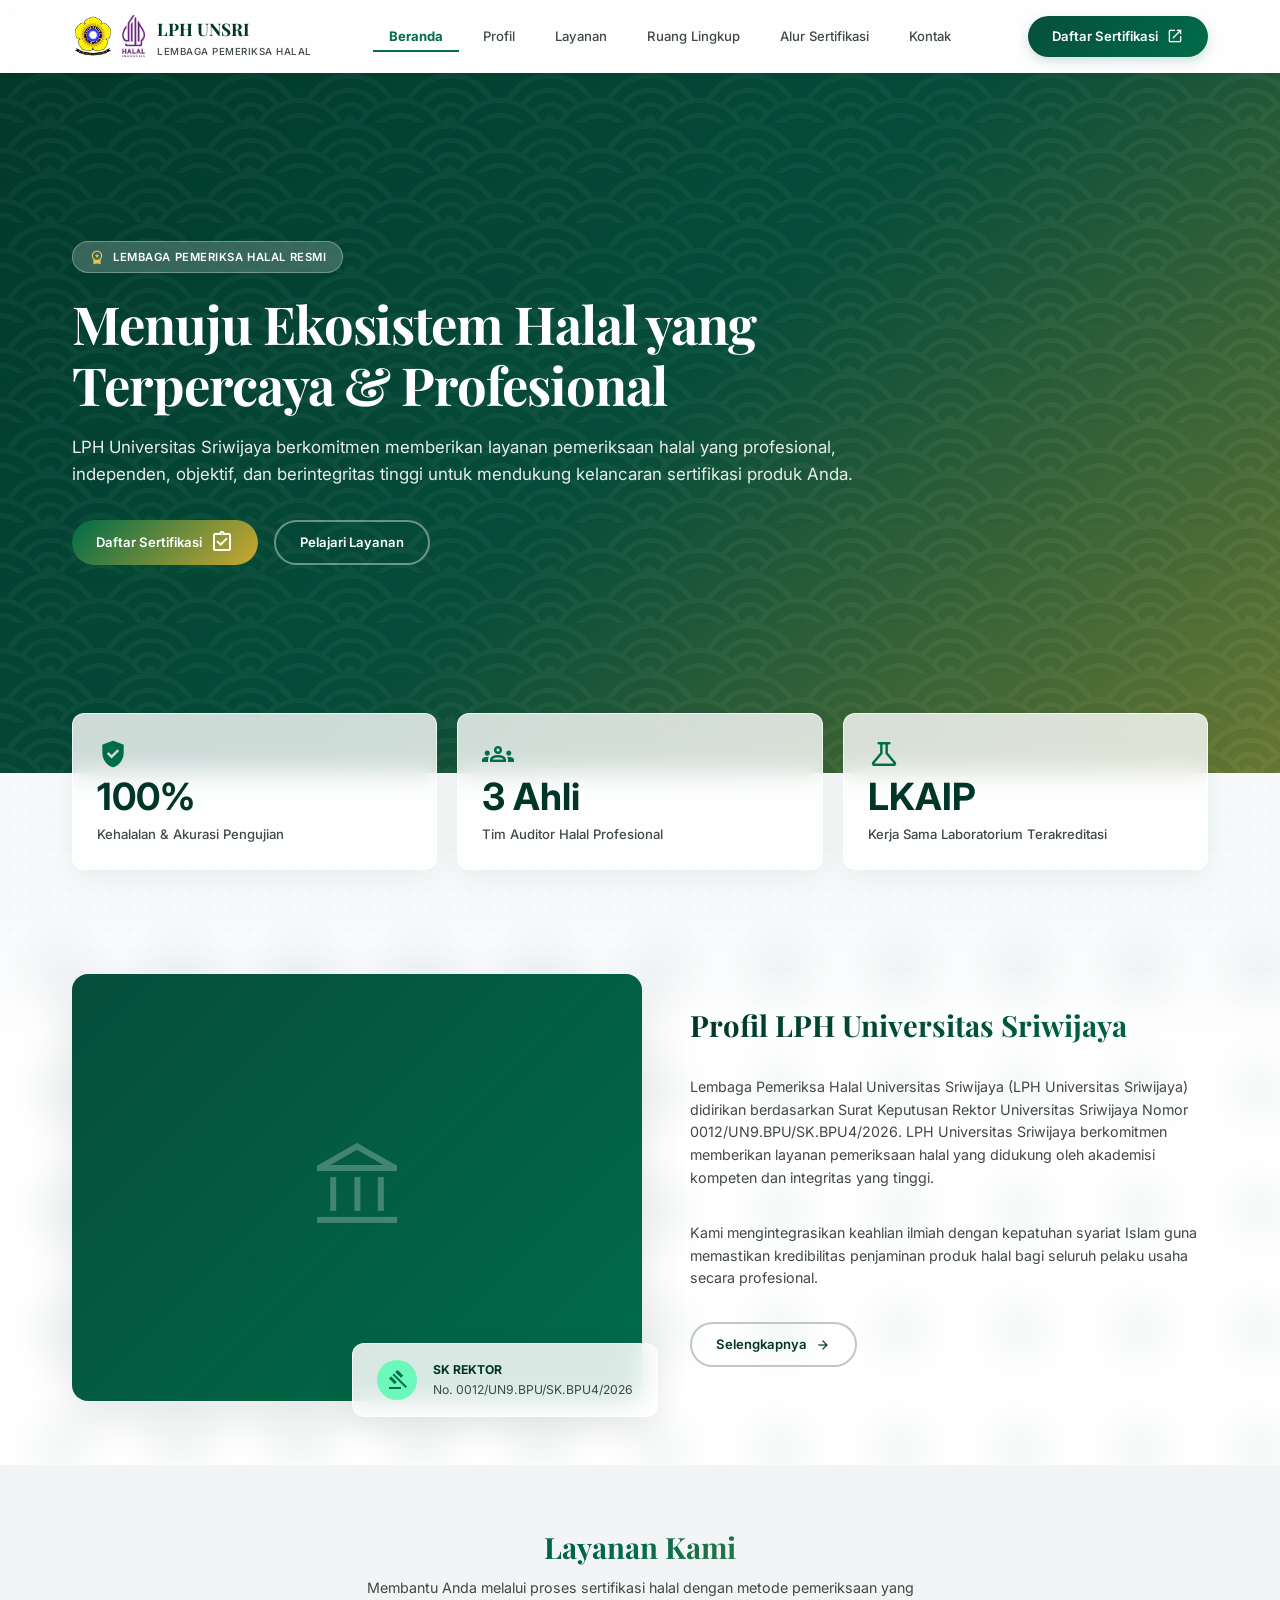
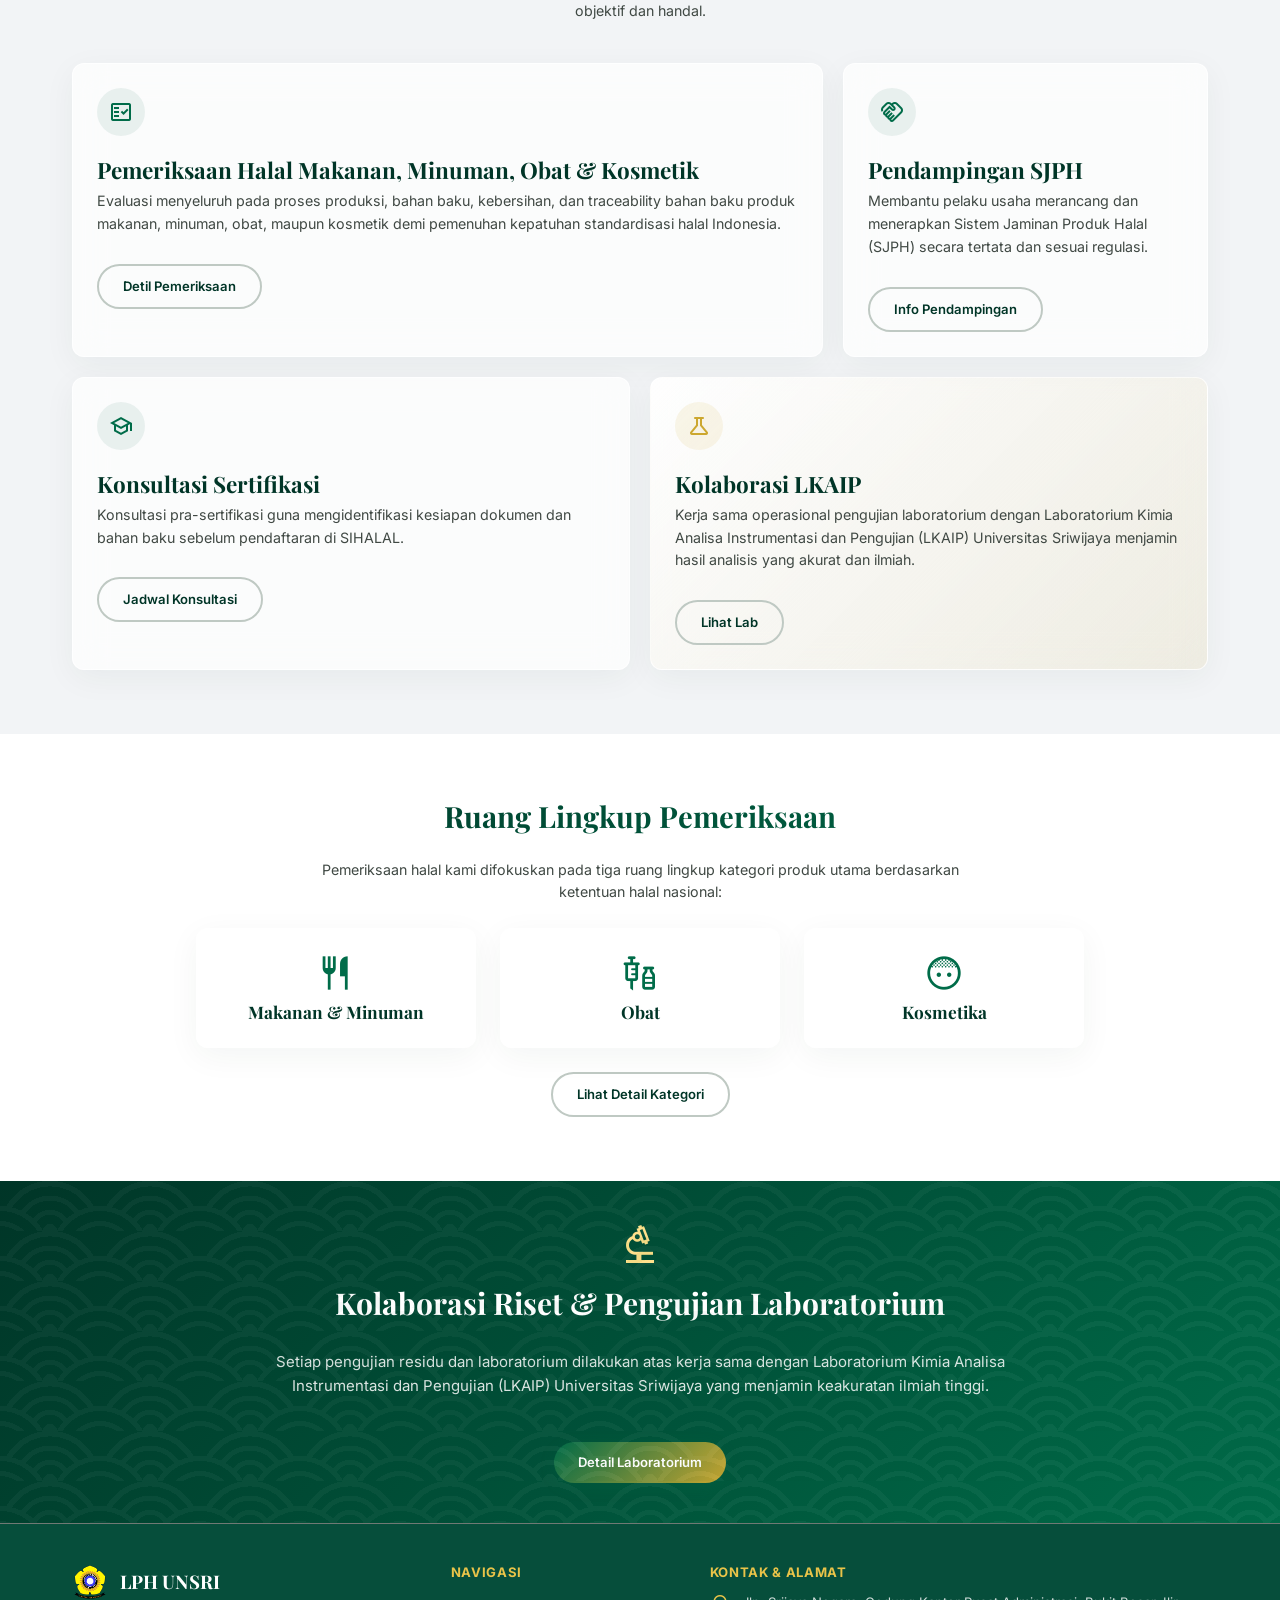
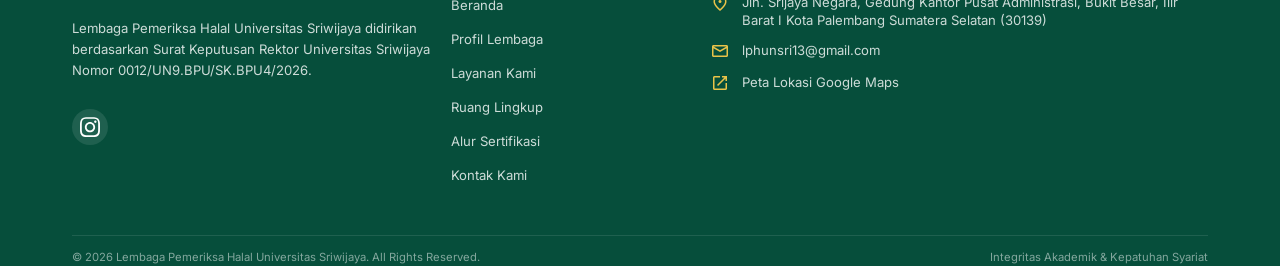
==== index.html @ cf4c5806 "Initial commit of refactored website" ====
<!DOCTYPE html>
<html lang="id" class="scroll-smooth">
<head>
    <meta charset="UTF-8">
    <meta name="viewport" content="width=device-width, initial-scale=1.0">
    <title>Beranda | LPH Universitas Sriwijaya</title>
    <meta name="description" content="Website Resmi Lembaga Pemeriksa Halal (LPH) Universitas Sriwijaya. Menyediakan pemeriksaan halal yang profesional, independen, objektif, dan berintegritas.">
    
    <!--Favicon-->
    <link rel="icon" type="image/ico" href="assets/favicon.ico">
    
    <!-- Google Fonts -->
    <link rel="preconnect" href="https://fonts.googleapis.com">
    <link rel="preconnect" href="https://fonts.gstatic.com" crossorigin>
    <link href="https://fonts.googleapis.com/css2?family=Inter:wght@400;500;600;700&family=Playfair+Display:ital,wght@0,600;0,700;1,600&display=swap" rel="stylesheet">
    
    <!-- Material Symbols -->
    <link href="https://fonts.googleapis.com/css2?family=Material+Symbols+Outlined:opsz,wght,FILL,GRAD@20..48,100..700,0..1,-50..200" rel="stylesheet" />
    
    <link rel="stylesheet" href="css/variables.css?v=3">
    <link rel="stylesheet" href="css/base.css?v=3">
    <link rel="stylesheet" href="css/components.css?v=3">
    <link rel="stylesheet" href="css/pages.css?v=3">
</head>
<body class="bg-pattern">

    <!-- Top Navigation Bar -->
    <header class="header-nav" id="topNav">
        <div class="container nav-container">
            <a href="index.html" class="brand-wrapper" id="navBrand">
                <div class="logo-container">
                    <img src="assets/unsri.png" alt="Logo UNSRI" class="logo-img">
                    <img src="assets/Halal_Indonesia.png" alt="Logo Halal Indonesia" class="logo-img">
                </div>
                <div class="logo-text-wrapper">
                    <span class="logo-text">LPH UNSRI</span>
                    <span class="logo-subtext">Lembaga Pemeriksa Halal</span>
                </div>
            </a>
            
            <nav class="desktop-nav">
                <ul class="nav-menu">
                    <li><a href="index.html" class="nav-link">Beranda</a></li>
                    <li><a href="profil.html" class="nav-link">Profil</a></li>
                    <li><a href="layanan.html" class="nav-link">Layanan</a></li>
                    <li><a href="ruang-lingkup.html" class="nav-link">Ruang Lingkup</a></li>
                    <li><a href="alur-sertifikasi.html" class="nav-link">Alur Sertifikasi</a></li>
                    <li><a href="kontak.html" class="nav-link">Kontak</a></li>
                </ul>
            </nav>
            
            <a href="https://ptsp.halal.go.id" target="_blank" rel="noopener" class="btn btn-primary nav-cta" id="btnNavRegister">
                Daftar Sertifikasi
                <span class="material-symbols-outlined" style="font-size: 18px;">open_in_new</span>
            </a>
            
            <button class="menu-toggle-btn" aria-label="Toggle Navigation menu" id="hamburgerMenu">
                <span class="material-symbols-outlined" style="font-size: 28px;">menu</span>
            </button>
        </div>
        
        <!-- Mobile Navigation Drawer -->
        <div class="mobile-drawer" id="mobileDrawer">
            <ul class="mobile-nav-list">
                <li><a href="index.html" class="mobile-nav-link">Beranda</a></li>
                <li><a href="profil.html" class="mobile-nav-link">Profil</a></li>
                <li><a href="layanan.html" class="mobile-nav-link">Layanan</a></li>
                <li><a href="ruang-lingkup.html" class="mobile-nav-link">Ruang Lingkup</a></li>
                <li><a href="alur-sertifikasi.html" class="mobile-nav-link">Alur Sertifikasi</a></li>
                <li><a href="kontak.html" class="mobile-nav-link">Kontak</a></li>
                <li style="margin-top: 16px;">
                    <a href="https://ptsp.halal.go.id" target="_blank" rel="noopener" class="btn btn-primary" style="display: flex; width: 100%; justify-content: center;" id="mobileCtaBtn">
                        Daftar Sertifikasi
                    </a>
                </li>
            </ul>
        </div>
    </header>

    <main>
        <!-- Hero Section -->
        <section class="hero-home">
            <div class="hero-home-bg">
                <!-- Using campus environment styling context -->
                <div style="background-color: var(--color-primary-container); width: 100%; height: 100%; opacity: 0.85;"></div>
            </div>
            <div class="hero-home-overlay"></div>
            <div class="pattern-overlay"></div>
            <div class="container relative" style="z-index: 10;">
                <div class="hero-home-content scroll-reveal active">
                    <div class="hero-badge">
                        <span class="material-symbols-outlined" style="font-variation-settings: 'FILL' 1;">workspace_premium</span>
                        Lembaga Pemeriksa Halal Resmi
                    </div>
                    <h1 class="font-headline-xl">Menuju Ekosistem Halal yang Terpercaya &amp; Profesional</h1>
                    <p class="font-body-lg">
                        LPH Universitas Sriwijaya berkomitmen memberikan layanan pemeriksaan halal yang profesional, independen, objektif, dan berintegritas tinggi untuk mendukung kelancaran sertifikasi produk Anda.
                    </p>
                    <div class="hero-buttons">
                        <a href="https://ptsp.halal.go.id" target="_blank" rel="noopener" class="btn btn-gold" id="heroBtnRegister">
                            Daftar Sertifikasi
                            <span class="material-symbols-outlined">assignment_turned_in</span>
                        </a>
                        <a href="layanan.html" class="btn btn-white-outline">
                            Pelajari Layanan
                        </a>
                    </div>
                </div>
            </div>
        </section>

        <!-- Stats Section -->
        <section class="stats-section">
            <div class="container">
                <div class="stats-grid">
                    <div class="stat-card scroll-reveal active delay-100">
                        <span class="material-symbols-outlined stat-icon" style="font-variation-settings: 'FILL' 1;">verified_user</span>
                        <div class="stat-number">100%</div>
                        <div class="stat-label">Kehalalan &amp; Akurasi Pengujian</div>
                    </div>
                    <div class="stat-card scroll-reveal active delay-200">
                        <span class="material-symbols-outlined stat-icon">groups</span>
                        <div class="stat-number">3 Ahli</div>
                        <div class="stat-label">Tim Auditor Halal Profesional</div>
                    </div>
                    <div class="stat-card scroll-reveal active delay-300">
                        <span class="material-symbols-outlined stat-icon">science</span>
                        <div class="stat-number">LKAIP</div>
                        <div class="stat-label">Kerja Sama Laboratorium Terakreditasi</div>
                    </div>
                </div>
            </div>
        </section>

        <!-- About Preview Section -->
        <section class="section bg-islamic-pattern blend-top">
            <div class="container">
                <div class="about-preview-grid">
                    <div class="about-preview-img-wrapper scroll-reveal" style="overflow: visible !important;">
                        <div class="about-preview-img-inner">
                            <!-- Custom layout asset wrapper for laboratory collaboration details -->
                            <div style="background: linear-gradient(135deg, var(--color-primary-container) 0%, var(--color-secondary) 100%); width: 100%; aspect-ratio: 4/3; display: flex; align-items: center; justify-content: center;">
                                <span class="material-symbols-outlined" style="font-size: 96px; color: rgba(255, 255, 255, 0.25);">account_balance</span>
                            </div>
                        </div>
                        <div class="about-preview-badge-card">
                            <div class="about-preview-badge-icon">
                                <span class="material-symbols-outlined">gavel</span>
                            </div>
                            <div>
                                <div style="font-size: 0.8125rem; font-weight: 700; color: var(--color-primary);">SK REKTOR</div>
                                <div style="font-size: 0.8125rem; color: var(--color-on-surface-variant);">No. 0012/UN9.BPU/SK.BPU4/2026</div>
                            </div>
                        </div>
                    </div>
                    
                    <div class="scroll-reveal delay-200" style="display: flex; flex-direction: column; gap: 20px;">
                        <h2 class="text-gradient-emerald-mint">Profil LPH Universitas Sriwijaya</h2>
                        <p>
                            Lembaga Pemeriksa Halal Universitas Sriwijaya (LPH Universitas Sriwijaya) didirikan berdasarkan Surat Keputusan Rektor Universitas Sriwijaya Nomor 0012/UN9.BPU/SK.BPU4/2026. LPH Universitas Sriwijaya berkomitmen memberikan layanan pemeriksaan halal yang didukung oleh akademisi kompeten dan integritas yang tinggi.
                        </p>
                        <p>
                            Kami mengintegrasikan keahlian ilmiah dengan kepatuhan syariat Islam guna memastikan kredibilitas penjaminan produk halal bagi seluruh pelaku usaha secara profesional.
                        </p>
                        <div>
                            <a href="profil.html" class="btn btn-outline">
                                Selengkapnya
                                <span class="material-symbols-outlined" style="font-size: 16px;">arrow_forward</span>
                            </a>
                        </div>
                    </div>
                </div>
            </div>
        </section>

        <!-- Services Section Grid -->
        <section class="section" style="background-color: var(--color-surface-container-low);">
            <div class="container">
                <div class="text-center" style="margin-bottom: var(--space-xl);">
                    <h2 class="text-gradient-emerald-gold">Layanan Kami</h2>
                    <p style="max-width: 600px; margin-left: auto; margin-right: auto;">Membantu Anda melalui proses sertifikasi halal dengan metode pemeriksaan yang objektif dan handal.</p>
                </div>
                
                <div class="services-bento-grid">
                    <div class="sb-row-1-left glass-card scroll-reveal">
                        <div class="service-icon-box">
                            <span class="material-symbols-outlined">fact_check</span>
                        </div>
                        <h3>Pemeriksaan Halal Makanan, Minuman, Obat &amp; Kosmetik</h3>
                        <p>Evaluasi menyeluruh pada proses produksi, bahan baku, kebersihan, dan traceability bahan baku produk makanan, minuman, obat, maupun kosmetik demi pemenuhan kepatuhan standardisasi halal Indonesia.</p>
                        <a href="layanan.html" class="btn btn-outline" style="margin-top: 16px;">Detil Pemeriksaan</a>
                    </div>
                    
                    <div class="sb-row-1-right glass-card scroll-reveal delay-200">
                        <div class="service-icon-box">
                            <span class="material-symbols-outlined">handshake</span>
                        </div>
                        <h3>Pendampingan SJPH</h3>
                        <p>Membantu pelaku usaha merancang dan menerapkan Sistem Jaminan Produk Halal (SJPH) secara tertata dan sesuai regulasi.</p>
                        <a href="layanan.html" class="btn btn-outline" style="margin-top: 16px;">Info Pendampingan</a>
                    </div>
                    
                    <div class="sb-row-2-left glass-card scroll-reveal">
                        <div class="service-icon-box">
                            <span class="material-symbols-outlined">school</span>
                        </div>
                        <h3>Konsultasi Sertifikasi</h3>
                        <p>Konsultasi pra-sertifikasi guna mengidentifikasi kesiapan dokumen dan bahan baku sebelum pendaftaran di SIHALAL.</p>
                        <a href="layanan.html" class="btn btn-outline" style="margin-top: 16px;">Jadwal Konsultasi</a>
                    </div>
                    
                    <div class="sb-row-2-right glass-card scroll-reveal delay-200" style="background: linear-gradient(135deg, rgba(255,255,255,0.9) 0%, rgba(204,167,47,0.1) 100%);">
                        <div class="service-icon-box" style="background-color: rgba(204,167,47,0.1); color: var(--color-tertiary-container);">
                            <span class="material-symbols-outlined">science</span>
                        </div>
                        <h3>Kolaborasi LKAIP</h3>
                        <p>Kerja sama operasional pengujian laboratorium dengan Laboratorium Kimia Analisa Instrumentasi dan Pengujian (LKAIP) Universitas Sriwijaya menjamin hasil analisis yang akurat dan ilmiah.</p>
                        <a href="profil.html#kerja-sama" class="btn btn-outline" style="margin-top: 16px;">Lihat Lab</a>
                    </div>
                </div>
            </div>
        </section>

        <!-- Ruang Lingkup Banner -->
        <section class="section" style="background-color: var(--color-surface);">
            <div class="container text-center">
                <h2 class="text-gradient-emerald-mint" style="margin-bottom: var(--space-lg);">Ruang Lingkup Pemeriksaan</h2>
                <p style="max-width: 700px; margin-left: auto; margin-right: auto; margin-bottom: var(--space-lg);">
                    Pemeriksaan halal kami difokuskan pada tiga ruang lingkup kategori produk utama berdasarkan ketentuan halal nasional:
                </p>
                <div style="display: flex; flex-wrap: wrap; justify-content: center; gap: 24px; margin-bottom: var(--space-lg);">
                    <div class="glass-card" style="padding: 24px 32px; min-width: 200px; flex: 1; max-width: 280px;">
                        <span class="material-symbols-outlined" style="font-size: 40px; color: var(--color-secondary); margin-bottom: 8px;">restaurant</span>
                        <h4 style="color: var(--color-primary); font-size: 1.15rem; font-weight: 700;">Makanan &amp; Minuman</h4>
                    </div>
                    <div class="glass-card" style="padding: 24px 32px; min-width: 200px; flex: 1; max-width: 280px;">
                        <span class="material-symbols-outlined" style="font-size: 40px; color: var(--color-secondary); margin-bottom: 8px;">vaccines</span>
                        <h4 style="color: var(--color-primary); font-size: 1.15rem; font-weight: 700;">Obat</h4>
                    </div>
                    <div class="glass-card" style="padding: 24px 32px; min-width: 200px; flex: 1; max-width: 280px;">
                        <span class="material-symbols-outlined" style="font-size: 40px; color: var(--color-secondary); margin-bottom: 8px;">face_5</span>
                        <h4 style="color: var(--color-primary); font-size: 1.15rem; font-weight: 700;">Kosmetika</h4>
                    </div>
                </div>
                <a href="ruang-lingkup.html" class="btn btn-outline">Lihat Detail Kategori</a>
            </div>
        </section>

        <!-- Lab Collaboration Banner Section -->
        <section class="section collab-banner">
            <div class="pattern-overlay"></div>
            <div class="container">
                <div class="collab-banner-content scroll-reveal">
                    <span class="material-symbols-outlined" style="font-size: 48px; color: var(--color-tertiary-fixed);">biotech</span>
                    <h2>Kolaborasi Riset &amp; Pengujian Laboratorium</h2>
                    <p>
                        Setiap pengujian residu dan laboratorium dilakukan atas kerja sama dengan Laboratorium Kimia Analisa Instrumentasi dan Pengujian (LKAIP) Universitas Sriwijaya yang menjamin keakuratan ilmiah tinggi.
                    </p>
                    <a href="profil.html#kerja-sama" class="btn btn-gold" style="margin-top: 16px;">
                        Detail Laboratorium
                    </a>
                </div>
            </div>
        </section>
    </main>

    <!-- Footer -->
    <footer class="footer-main">
        <div class="container footer-container">
            <div class="footer-col">
                <div class="footer-brand">
                    <img src="assets/unsri.png" alt="UNSRI" style="height: 36px;">
                    <span class="footer-brand-title">LPH UNSRI</span>
                </div>
                <p class="footer-text">
                    Lembaga Pemeriksa Halal Universitas Sriwijaya didirikan berdasarkan Surat Keputusan Rektor Universitas Sriwijaya Nomor 0012/UN9.BPU/SK.BPU4/2026.
                </p>
                <div class="social-links">
                    <a href="https://instagram.com/lph.unsri" target="_blank" rel="noopener" class="social-icon-btn" aria-label="Instagram lph.unsri" id="footerInstaLink">
                        <svg width="20" height="20" fill="currentColor" viewBox="0 0 24 24"><path d="M12 2.163c3.204 0 3.584.012 4.85.07 3.252.148 4.771 1.691 4.919 4.919.058 1.265.069 1.645.069 4.849 0 3.205-.012 3.584-.069 4.849-.149 3.225-1.664 4.771-4.919 4.919-1.266.058-1.644.07-4.85.07-3.204 0-3.584-.012-4.849-.07-3.26-.149-4.771-1.699-4.919-4.92-.058-1.265-.07-1.644-.07-4.849 0-3.204.013-3.583.07-4.849.149-3.227 1.664-4.771 4.919-4.919 1.266-.057 1.645-.069 4.849-.069zm0-2c-3.259 0-3.667.014-4.947.072-4.358.2-6.78 2.618-6.98 6.98-.059 1.281-.073 1.689-.073 4.948 0 3.259.014 3.668.072 4.948.2 4.358 2.618 6.78 6.98 6.98 1.281.058 1.689.072 4.948.072 3.259 0 3.668-.014 4.948-.072 4.354-.2 6.782-2.618 6.979-6.98.059-1.28.073-1.689.073-4.948 0-3.259-.014-3.667-.072-4.947-.196-4.354-2.617-6.78-6.979-6.98-1.281-.059-1.69-.073-4.949-.073zm0 5.838c-3.403 0-6.162 2.759-6.162 6.162s2.759 6.163 6.162 6.163 6.162-2.759 6.162-6.163c0-3.403-2.759-6.162-6.162-6.162zm0 10.162c-2.209 0-4-1.79-4-4 0-2.209 1.791-4 4-4s4 1.791 4 4c0 2.21-1.791 4-4 4zm6.406-11.845c-.796 0-1.441.645-1.441 1.44s.645 1.44 1.441 1.44c.795 0 1.439-.645 1.439-1.44s-.644-1.44-1.439-1.44z"/></svg>
                    </a>
                </div>
            </div>
            
            <div class="footer-col">
                <h4>Navigasi</h4>
                <ul class="footer-links-list">
                    <li><a href="index.html" class="footer-link">Beranda</a></li>
                    <li><a href="profil.html" class="footer-link">Profil Lembaga</a></li>
                    <li><a href="layanan.html" class="footer-link">Layanan Kami</a></li>
                    <li><a href="ruang-lingkup.html" class="footer-link">Ruang Lingkup</a></li>
                    <li><a href="alur-sertifikasi.html" class="footer-link">Alur Sertifikasi</a></li>
                    <li><a href="kontak.html" class="footer-link">Kontak Kami</a></li>
                </ul>
            </div>
            
            <div class="footer-col" style="grid-column: span 2;">
                <h4>Kontak &amp; Alamat</h4>
                <div class="footer-contact-item">
                    <span class="material-symbols-outlined">location_on</span>
                    <span>Jln. Srijaya Negara, Gedung Kantor Pusat Administrasi, Bukit Besar, Ilir Barat I Kota Palembang Sumatera Selatan (30139)</span>
                </div>
                <div class="footer-contact-item">
                    <span class="material-symbols-outlined">mail</span>
                    <a href="mailto:lphunsri13@gmail.com" class="footer-link" style="padding-left: 0;" id="footerMailLink">lphunsri13@gmail.com</a>
                </div>
                <div class="footer-contact-item">
                    <span class="material-symbols-outlined">open_in_new</span>
                    <a href="https://maps.app.goo.gl/xWVZBxWLzJ16XYqZA" target="_blank" rel="noopener" class="footer-link" style="padding-left: 0;" id="footerMapLink">Peta Lokasi Google Maps</a>
                </div>
            </div>
        </div>
        
        <div class="container">
            <div class="footer-bottom">
                <span>&copy; 2026 Lembaga Pemeriksa Halal Universitas Sriwijaya. All Rights Reserved.</span>
                <span>Integritas Akademik &amp; Kepatuhan Syariat</span>
            </div>
        </div>
    </footer>

    <!-- Scripts -->
    <script src="js/main.js"></script>
</body>
</html>
---- css/variables.css ----
:root {
    /* Brand Colors (Unsri & Halal Identity) */
    --color-primary: #003527;              /* Deep Forest Green */
    --color-primary-rgb: 0, 53, 39;
    --color-primary-container: #064e3b;    /* Medium Emerald Green */
    --color-primary-container-rgb: 6, 78, 59;
    --color-secondary: #006c49;            /* Emerald Green Accent */
    --color-secondary-rgb: 0, 108, 73;
    --color-secondary-container: #6cf8bb;
    
    /* Gold/Yellow Accents (Unsri Logo Core Colors) */
    --color-tertiary: #735c00;             /* Darker Gold */
    --color-tertiary-container: #cca72f;   /* Vibrant Gold/Yellow */
    --color-tertiary-container-rgb: 204, 167, 47;
    --color-tertiary-fixed-dim: #e9c349;
    --color-tertiary-fixed: #ffe088;

    /* Neutrals */
    --color-background: #f7f9fb;           /* Off-White Mint */
    --color-on-background: #191c1e;        /* Dark Grey text */
    --color-surface: #ffffff;              /* Pure White cards */
    --color-surface-rgb: 255, 255, 255;
    --color-surface-dim: #d8dadc;          /* Light grey line details */
    --color-surface-container: #eceef0;
    --color-surface-container-low: #f2f4f6;
    --color-surface-container-highest: #e0e3e5;
    --color-on-surface: #191c1e;
    --color-on-surface-variant: #404944;
    --color-outline: #707974;
    --color-outline-variant: #bfc9c3;

    /* Purple Accent (Halal Indonesia branding color) */
    --color-halal-purple: #672d8a;

    /* Fonts */
    --font-heading: 'Playfair Display', Georgia, serif;
    --font-body: 'Inter', system-ui, -apple-system, sans-serif;

    /* Spacing Units */
    --space-base: 6px;
    --space-sm: 6px;
    --space-md: 12px;
    --space-lg: 24px;
    --space-xl: 40px;
    --space-xxl: 64px;
    --container-max: 1200px;
    --margin-desktop: 32px;
    --margin-mobile: 16px;
    --gutter: 20px;

    /* Radii */
    --radius-sm: 4px;
    --radius-default: 8px;
    --radius-md: 12px;
    --radius-xl: 16px;
    --radius-xxl: 24px;
    --radius-full: 9999px;

    /* Shadows & Transitions */
    --shadow-sm: 0 2px 8px rgba(0, 0, 0, 0.05);
    --shadow-md: 0 8px 32px rgba(0, 53, 39, 0.06);
    --shadow-lg: 0 16px 48px rgba(0, 53, 39, 0.12);
    --transition-fast: 0.2s cubic-bezier(0.4, 0, 0.2, 1);
    --transition-normal: 0.3s cubic-bezier(0.4, 0, 0.2, 1);
    --transition-slow: 0.8s cubic-bezier(0.16, 1, 0.3, 1);
}
---- css/base.css ----
/* Reset */
*, *::before, *::after {
    box-sizing: border-box;
    margin: 0;
    padding: 0;
}

html {
    scroll-behavior: smooth;
    font-size: 15px;
    height: 100%;
}

body {
    font-family: var(--font-body);
    font-size: 1rem;
    line-height: 1.6;
    color: var(--color-on-background);
    background-color: var(--color-background);
    -webkit-font-smoothing: antialiased;
    -moz-osx-font-smoothing: grayscale;
    min-height: 100%;
    display: flex;
    flex-direction: column;
}

main {
    flex-grow: 1;
}

/* Typography Hierarchy */
h1, h2, h3, h4, h5, h6 {
    font-family: var(--font-heading);
    color: var(--color-primary);
    font-weight: 700;
    line-height: 1.25;
}

h1 {
    font-size: 2.35rem;
    letter-spacing: -0.02em;
}

h2 {
    font-size: 1.95rem;
    margin-bottom: var(--space-md);
}

h3 {
    font-size: 1.5rem;
    margin-bottom: var(--space-sm);
}

h4 {
    font-size: 1.2rem;
}

p {
    font-size: 0.95rem;
    color: var(--color-on-surface-variant);
    margin-bottom: var(--space-md);
}

a {
    color: inherit;
    text-decoration: none;
    transition: color var(--transition-fast);
}

img {
    max-width: 100%;
    height: auto;
    display: block;
}

/* Layout Utilities */
.container {
    width: 100%;
    max-width: var(--container-max);
    margin-left: auto;
    margin-right: auto;
    padding-left: var(--margin-mobile);
    padding-right: var(--margin-mobile);
}

@media (min-width: 768px) {
    .container {
        padding-left: var(--margin-desktop);
        padding-right: var(--margin-desktop);
    }
}

.section {
    padding-top: var(--space-xl);
    padding-bottom: var(--space-xl);
    position: relative;
    overflow: hidden;
}

@media (min-width: 768px) {
    .section {
        padding-top: var(--space-xxl);
        padding-bottom: var(--space-xxl);
    }
}

.text-center {
    text-align: center;
}

/* Islamic Geometric Pattern & Background Overlays */
.bg-pattern {
    background-image: radial-gradient(rgba(0, 108, 73, 0.05) 1px, transparent 1px);
    background-size: 20px 20px;
}

.bg-islamic-pattern {
    background-image: radial-gradient(circle at center, rgba(6, 78, 59, 0.04) 0%, transparent 65%);
    background-size: 120px 120px;
}

.pattern-overlay {
    position: absolute;
    inset: 0;
    pointer-events: none;
    z-index: 1;
    background-image: radial-gradient(circle at 100% 150%, var(--color-primary-container) 24%, white 24%, white 28%, var(--color-primary-container) 28%, var(--color-primary-container) 36%, white 36%, white 40%, transparent 40%, transparent), 
                      radial-gradient(circle at 0 150%, var(--color-primary-container) 24%, white 24%, white 28%, var(--color-primary-container) 28%, var(--color-primary-container) 36%, white 36%, white 40%, transparent 40%, transparent), 
                      radial-gradient(circle at 50% 100%, white 10%, var(--color-primary-container) 10%, var(--color-primary-container) 23%, white 23%, white 30%, var(--color-primary-container) 30%, var(--color-primary-container) 43%, white 43%, white 50%, var(--color-primary-container) 50%, var(--color-primary-container) 63%, white 63%, white 71%, transparent 71%, transparent);
    background-size: 100px 50px;
    opacity: 0.035;
}

/* Gradients */
.text-gradient-emerald-gold {
    background: linear-gradient(135deg, var(--color-primary) 0%, var(--color-secondary) 50%, var(--color-tertiary-container) 100%);
    -webkit-background-clip: text;
    -webkit-text-fill-color: transparent;
    background-clip: text;
}

.text-gradient-emerald-mint {
    background: linear-gradient(135deg, var(--color-primary) 0%, var(--color-secondary) 100%);
    -webkit-background-clip: text;
    -webkit-text-fill-color: transparent;
    background-clip: text;
}

.bg-gradient-emerald-gold {
    background: linear-gradient(135deg, var(--color-primary-container) 0%, var(--color-secondary) 100%);
}

/* Accessibility */
.sr-only {
    position: absolute;
    width: 1px;
    height: 1px;
    padding: 0;
    margin: -1px;
    overflow: hidden;
    clip: rect(0, 0, 0, 0);
    white-space: nowrap;
    border: 0;
}

/* Blending Utilities */
.blend-top {
    background-image: linear-gradient(to bottom, transparent, var(--color-surface) 150px);
    background-color: transparent;
}

.bg-islamic-pattern.blend-top {
    background-image: 
        radial-gradient(circle at center, rgba(6, 78, 59, 0.04) 0%, transparent 65%),
        linear-gradient(to bottom, transparent, var(--color-surface) 150px);
    background-size: 120px 120px, auto;
    background-color: transparent;
}

.blend-top-low {
    background-image: linear-gradient(to bottom, transparent, var(--color-surface-container-low) 150px);
    background-color: transparent;
}

.bg-islamic-pattern.blend-top-low {
    background-image: 
        radial-gradient(circle at center, rgba(6, 78, 59, 0.04) 0%, transparent 65%),
        linear-gradient(to bottom, transparent, var(--color-surface-container-low) 150px);
    background-size: 120px 120px, auto;
    background-color: transparent;
}
---- css/components.css ----
/* ==========================================================================
   Header & Navigation
   ========================================================================== */
.header-nav {
    background-color: rgba(255, 255, 255, 0.8);
    backdrop-filter: blur(12px);
    -webkit-backdrop-filter: blur(12px);
    position: sticky;
    top: 0;
    width: 100%;
    z-index: 100;
    border-bottom: 1px solid rgba(255, 255, 255, 0.4);
    box-shadow: var(--shadow-sm);
    transition: background-color var(--transition-normal), box-shadow var(--transition-normal);
}

.header-nav.scrolled {
    background-color: rgba(255, 255, 255, 0.98);
    box-shadow: 0 4px 20px rgba(0, 53, 39, 0.08);
    border-bottom: 1px solid var(--color-outline-variant);
}

.nav-container {
    display: flex;
    justify-content: space-between;
    align-items: center;
    height: 72px;
}

.brand-wrapper {
    display: flex;
    align-items: center;
    gap: 12px;
    font-family: var(--font-heading);
    font-size: 1.35rem;
    font-weight: 700;
    color: var(--color-primary);
}

.logo-container {
    display: flex;
    align-items: center;
    gap: 8px;
}

.logo-img {
    height: 42px;
    width: auto;
}

.logo-text {
    font-size: 1.15rem;
    font-family: var(--font-heading);
    font-weight: 700;
    color: var(--color-primary);
    line-height: 1.1;
}

.logo-subtext {
    display: block;
    font-size: 0.65rem;
    font-family: var(--font-body);
    font-weight: 500;
    color: var(--color-on-surface-variant);
    letter-spacing: 0.05em;
    text-transform: uppercase;
}

/* Nav Menu (Desktop) */
.nav-menu {
    display: none;
}

@media (min-width: 768px) {
    .nav-menu {
        display: flex;
        align-items: center;
        gap: 8px;
        list-style: none;
    }
}

.nav-link {
    color: var(--color-on-surface-variant);
    font-family: var(--font-body);
    font-size: 0.875rem;
    font-weight: 500;
    padding: 8px 16px;
    border-radius: var(--radius-default);
    transition: color var(--transition-fast), background-color var(--transition-fast);
}

.nav-link:hover {
    color: var(--color-secondary);
    background-color: rgba(6, 78, 59, 0.05);
}

.nav-link.active {
    color: var(--color-secondary);
    font-weight: 700;
    border-bottom: 2px solid var(--color-secondary);
    border-radius: 0;
    padding-bottom: 6px;
}

.nav-link.active:hover {
    background-color: transparent;
}

/* Mobile Nav Drawer */
.menu-toggle-btn {
    display: block;
    background: none;
    border: none;
    cursor: pointer;
    color: var(--color-primary);
    padding: 8px;
}

@media (min-width: 768px) {
    .menu-toggle-btn {
        display: none;
    }
}

.mobile-drawer {
    position: fixed;
    top: 72px;
    right: -100%;
    width: 280px;
    height: calc(100vh - 72px);
    background-color: var(--color-surface);
    box-shadow: -4px 0 20px rgba(0, 0, 0, 0.1);
    z-index: 99;
    padding: var(--space-lg);
    transition: right var(--transition-normal);
}

.mobile-drawer.open {
    right: 0;
}

.mobile-nav-list {
    list-style: none;
    display: flex;
    flex-direction: column;
    gap: 16px;
}

.mobile-nav-link {
    display: block;
    font-size: 1rem;
    font-weight: 600;
    color: var(--color-on-surface);
    padding: 10px 16px;
    border-radius: var(--radius-default);
}

.mobile-nav-link:hover, .mobile-nav-link.active {
    background-color: rgba(0, 108, 73, 0.08);
    color: var(--color-secondary);
}

/* ==========================================================================
   Buttons
   ========================================================================== */
.btn {
    display: inline-flex;
    align-items: center;
    justify-content: center;
    gap: 8px;
    font-family: var(--font-body);
    font-size: 0.875rem;
    font-weight: 600;
    padding: 10px 24px;
    border-radius: var(--radius-full);
    border: none;
    cursor: pointer;
    transition: all var(--transition-normal);
}

.btn-primary {
    background: linear-gradient(135deg, var(--color-primary-container) 0%, var(--color-secondary) 100%);
    color: white;
    box-shadow: 0 4px 12px rgba(0, 108, 73, 0.2);
}

.btn-primary:hover {
    transform: translateY(-2px);
    box-shadow: 0 6px 18px rgba(0, 108, 73, 0.3);
    opacity: 0.95;
}

.btn-outline {
    background: transparent;
    border: 2px solid var(--color-outline-variant);
    color: var(--color-primary);
}

.btn-outline:hover {
    background-color: rgba(6, 78, 59, 0.05);
    border-color: var(--color-secondary);
    color: var(--color-secondary);
}

.btn-white-outline {
    background: transparent;
    border: 2px solid rgba(255, 255, 255, 0.4);
    color: white;
}

.btn-white-outline:hover {
    background-color: rgba(255, 255, 255, 0.15);
    border-color: white;
    transform: translateY(-2px);
}

.btn-gold {
    background: linear-gradient(135deg, var(--color-secondary) 0%, var(--color-tertiary-container) 100%);
    color: white;
    box-shadow: 0 4px 15px rgba(0, 108, 73, 0.2);
}

.btn-gold:hover {
    transform: translateY(-2px);
    box-shadow: 0 6px 20px rgba(0, 108, 73, 0.3);
}

.nav-cta {
    display: none;
}

@media (min-width: 768px) {
    .nav-cta {
        display: inline-flex;
    }
}

/* ==========================================================================
   Cards & Layout Panels
   ========================================================================== */
.glass-panel {
    background: rgba(255, 255, 255, 0.15);
    backdrop-filter: blur(16px);
    -webkit-backdrop-filter: blur(16px);
    border: 1px solid rgba(255, 255, 255, 0.25);
    box-shadow: 0 8px 32px 0 rgba(0, 53, 39, 0.08);
}

.glass-card {
    background: rgba(255, 255, 255, 0.7);
    backdrop-filter: blur(16px);
    -webkit-backdrop-filter: blur(16px);
    border: 1px solid rgba(255, 255, 255, 0.75);
    box-shadow: 0 8px 32px rgba(0, 53, 39, 0.05);
    border-radius: var(--radius-md);
    padding: var(--space-lg);
    transition: transform var(--transition-normal), box-shadow var(--transition-normal), border-color var(--transition-normal), background-color var(--transition-normal);
}

.glass-card:hover {
    transform: translateY(-4px);
    background: rgba(255, 255, 255, 0.85);
    border-color: rgba(0, 108, 73, 0.25);
    box-shadow: 0 12px 36px rgba(0, 53, 39, 0.1);
}

/* ==========================================================================
   Scroll Reveal System
   ========================================================================== */
.scroll-reveal {
    opacity: 0;
    transform: translateY(30px);
    transition: opacity var(--transition-slow), transform var(--transition-slow);
}

.scroll-reveal.active {
    opacity: 1;
    transform: translateY(0);
}

/* Delay modifiers */
.delay-100 { transition-delay: 100ms; }
.delay-200 { transition-delay: 200ms; }
.delay-300 { transition-delay: 300ms; }
.delay-400 { transition-delay: 400ms; }

/* ==========================================================================
   LightBox Component (Image Zoom Overlay)
   ========================================================================== */
.zoomable-image-wrapper {
    position: relative;
    cursor: pointer;
    border-radius: var(--radius-md);
    overflow: hidden;
}

.zoomable-image-wrapper::after {
    content: 'zoom_in';
    font-family: 'Material Symbols Outlined';
    position: absolute;
    bottom: 12px;
    right: 12px;
    background-color: rgba(0, 53, 39, 0.85);
    color: white;
    width: 36px;
    height: 36px;
    border-radius: var(--radius-full);
    display: flex;
    align-items: center;
    justify-content: center;
    font-size: 20px;
    opacity: 0;
    transition: opacity var(--transition-fast), transform var(--transition-fast);
    box-shadow: var(--shadow-sm);
}

.zoomable-image-wrapper:hover::after {
    opacity: 1;
    transform: scale(1.05);
}

.lightbox-overlay {
    position: fixed;
    inset: 0;
    background-color: rgba(0, 21, 15, 0.92);
    backdrop-filter: blur(10px);
    z-index: 1000;
    display: flex;
    align-items: center;
    justify-content: center;
    opacity: 0;
    pointer-events: none;
    transition: opacity var(--transition-normal);
}

.lightbox-overlay.open {
    opacity: 1;
    pointer-events: auto;
}

.lightbox-content {
    max-width: 90%;
    max-height: 85%;
    transform: scale(0.95);
    transition: transform var(--transition-normal);
}

.lightbox-overlay.open .lightbox-content {
    transform: scale(1);
}

.lightbox-img {
    max-width: 100%;
    max-height: 80vh;
    border-radius: var(--radius-default);
    box-shadow: 0 10px 40px rgba(0, 0, 0, 0.5);
    border: 3px solid rgba(255, 255, 255, 0.1);
}

.lightbox-close {
    position: absolute;
    top: 24px;
    right: 24px;
    background: none;
    border: none;
    color: white;
    cursor: pointer;
    opacity: 0.8;
    transition: opacity var(--transition-fast);
}

.lightbox-close:hover {
    opacity: 1;
}

/* ==========================================================================
   Footer
   ========================================================================== */
.footer-main {
    background-color: var(--color-primary-container);
    color: white;
    position: relative;
    z-index: 10;
    border-top: 1px solid var(--color-outline);
}

.footer-container {
    padding-top: var(--space-xl);
    padding-bottom: var(--space-lg);
    display: grid;
    grid-template-columns: 1fr;
    gap: var(--gutter);
}

@media (min-width: 768px) {
    .footer-container {
        grid-template-columns: 1.5fr 1fr 1fr 1fr;
    }
}

.footer-col {
    display: flex;
    flex-direction: column;
    gap: var(--space-md);
}

.footer-col h4 {
    font-family: var(--font-body);
    font-size: 0.875rem;
    font-weight: 700;
    text-transform: uppercase;
    letter-spacing: 0.05em;
    color: var(--color-tertiary-fixed-dim);
}

.footer-brand {
    display: flex;
    align-items: center;
    gap: 12px;
    margin-bottom: var(--space-sm);
}

.footer-brand-title {
    font-family: var(--font-heading);
    font-size: 1.25rem;
    font-weight: 700;
    color: white;
}

.footer-text {
    font-size: 0.875rem;
    color: rgba(255, 255, 255, 0.8);
}

.footer-links-list {
    list-style: none;
    display: flex;
    flex-direction: column;
    gap: 10px;
}

.footer-link {
    font-size: 0.875rem;
    color: rgba(255, 255, 255, 0.8);
    transition: color var(--transition-fast), padding-left var(--transition-fast);
}

.footer-link:hover {
    color: var(--color-tertiary-fixed-dim);
    padding-left: 4px;
}

.footer-contact-item {
    display: flex;
    gap: 12px;
    font-size: 0.875rem;
    color: rgba(255, 255, 255, 0.8);
    line-height: 1.4;
}

.footer-contact-item .material-symbols-outlined {
    color: var(--color-tertiary-fixed-dim);
    font-size: 20px;
    flex-shrink: 0;
}

.social-links {
    display: flex;
    gap: 12px;
    margin-top: 4px;
}

.social-icon-btn {
    width: 36px;
    height: 36px;
    border-radius: var(--radius-full);
    background-color: rgba(255, 255, 255, 0.1);
    display: flex;
    align-items: center;
    justify-content: center;
    color: white;
    transition: background-color var(--transition-fast), transform var(--transition-fast);
}

.social-icon-btn:hover {
    background-color: var(--color-secondary);
    color: white;
    transform: translateY(-2px);
}

.footer-bottom {
    border-top: 1px solid rgba(255, 255, 255, 0.1);
    padding-top: var(--space-md);
    margin-top: var(--space-lg);
    display: flex;
    flex-direction: column;
    gap: 12px;
    align-items: center;
    text-align: center;
    font-size: 0.75rem;
    color: rgba(255, 255, 255, 0.5);
}

@media (min-width: 768px) {
    .footer-bottom {
        flex-direction: row;
        justify-content: space-between;
        text-align: left;
    }
}
---- css/pages.css ----
/* ==========================================================================
   Page Hero Banners
   ========================================================================== */
.hero-home {
    position: relative;
    padding-top: 120px;
    padding-bottom: 160px;
    min-height: 700px;
    display: flex;
    align-items: center;
    background-color: var(--color-primary);
    overflow: hidden;
}

.hero-home-bg {
    position: absolute;
    inset: 0;
    z-index: 0;
}

.hero-home-bg img {
    width: 100%;
    height: 100%;
    object-fit: cover;
    object-position: center;
    filter: brightness(0.35);
}

.hero-home-overlay {
    position: absolute;
    inset: 0;
    background: linear-gradient(135deg, rgba(0, 53, 39, 0.85) 0%, rgba(6, 78, 59, 0.6) 50%, rgba(204, 167, 47, 0.5) 100%);
    z-index: 1;
}

.hero-home-content {
    position: relative;
    z-index: 10;
    color: white;
    max-width: 800px;
    display: flex;
    flex-direction: column;
    align-items: flex-start;
    gap: 20px;
}

.hero-badge {
    display: inline-flex;
    align-items: center;
    gap: 8px;
    background-color: rgba(255, 255, 255, 0.2);
    backdrop-filter: blur(8px);
    border: 1px solid rgba(255, 255, 255, 0.3);
    padding: 6px 16px;
    border-radius: var(--radius-full);
    font-size: 0.75rem;
    font-weight: 600;
    text-transform: uppercase;
    letter-spacing: 0.05em;
    box-shadow: var(--shadow-sm);
}

.hero-badge .material-symbols-outlined {
    color: var(--color-tertiary-fixed-dim);
    font-size: 16px;
}

.hero-home h1 {
    color: white;
    font-size: 2.5rem;
    line-height: 1.15;
}

@media (min-width: 768px) {
    .hero-home h1 {
        font-size: 3.5rem;
    }
}

.hero-home p {
    color: rgba(255, 255, 255, 0.9);
    font-size: 1.125rem;
    margin-bottom: var(--space-md);
}

.hero-buttons {
    display: flex;
    flex-wrap: wrap;
    gap: 16px;
}

/* Subpage Hero */
.hero-subpage {
    position: relative;
    padding-top: 80px;
    padding-bottom: 60px;
    background: linear-gradient(135deg, var(--color-primary-container) 0%, var(--color-primary) 100%);
    color: white;
    text-align: center;
}

.hero-subpage-overlay {
    position: absolute;
    inset: 0;
    background-image: radial-gradient(circle at center, rgba(204, 167, 47, 0.1) 0%, transparent 80%);
    pointer-events: none;
}

.hero-subpage h1 {
    color: white;
    font-size: 2.25rem;
    margin-bottom: 12px;
}

/* Breadcrumb Navigation */
.breadcrumb {
    display: inline-flex;
    align-items: center;
    gap: 8px;
    list-style: none;
    font-size: 0.8125rem;
    color: rgba(255, 255, 255, 0.6);
}

.breadcrumb-link {
    transition: color var(--transition-fast);
}

.breadcrumb-link:hover {
    color: white;
}

.breadcrumb-separator {
    font-family: 'Material Symbols Outlined';
    font-size: 14px;
}

.breadcrumb-current {
    color: var(--color-tertiary-fixed-dim);
    font-weight: 600;
}

/* ==========================================================================
   Home Page Sections
   ========================================================================== */
/* Stats Overlay Bento Grid */
.stats-section {
    position: relative;
    z-index: 10;
    margin-top: -60px;
    margin-bottom: var(--space-xl);
}

.stats-grid {
    display: grid;
    grid-template-columns: 1fr;
    gap: var(--gutter);
}

@media (min-width: 768px) {
    .stats-grid {
        grid-template-columns: repeat(3, 1fr);
    }
}

.stat-card {
    background: rgba(255, 255, 255, 0.8);
    backdrop-filter: blur(12px);
    border: 1px solid rgba(255, 255, 255, 0.7);
    box-shadow: var(--shadow-md);
    border-radius: var(--radius-md);
    padding: var(--space-lg);
    display: flex;
    flex-direction: column;
    gap: 8px;
    transition: transform var(--transition-normal);
}

.stat-card:hover {
    transform: translateY(-4px);
}

.stat-icon {
    font-size: 32px;
    color: var(--color-secondary);
}

.stat-number {
    font-size: 2.5rem;
    font-weight: 700;
    color: var(--color-primary);
    line-height: 1;
}

.stat-label {
    font-size: 0.875rem;
    color: var(--color-on-surface-variant);
    font-weight: 500;
}

/* About Preview Grid */
.about-preview-grid {
    display: grid;
    grid-template-columns: 1fr;
    gap: 48px;
    align-items: center;
}

@media (min-width: 768px) {
    .about-preview-grid {
        grid-template-columns: 1.1fr 1fr;
    }
}

.about-preview-img-wrapper {
    position: relative;
}

.about-preview-img-inner {
    border-radius: var(--radius-xl);
    overflow: hidden;
    box-shadow: var(--shadow-lg);
}

.about-preview-img-inner img {
    transition: transform 0.7s ease;
}

.about-preview-img-wrapper:hover .about-preview-img-inner img {
    transform: scale(1.04);
}

.about-preview-badge-card {
    position: absolute;
    bottom: -16px;
    right: -16px;
    background: rgba(255, 255, 255, 0.85);
    backdrop-filter: blur(12px);
    border: 1px solid rgba(255, 255, 255, 0.8);
    padding: 16px var(--space-lg);
    border-radius: var(--radius-md);
    box-shadow: var(--shadow-md);
    display: none;
}

@media (min-width: 992px) {
    .about-preview-badge-card {
        display: flex;
        align-items: center;
        gap: 16px;
    }
}

.about-preview-badge-icon {
    width: 40px;
    height: 40px;
    border-radius: var(--radius-full);
    background-color: var(--color-secondary-container);
    display: flex;
    align-items: center;
    justify-content: center;
    color: var(--color-secondary);
}

/* Collaboration Banner */
.collab-banner {
    background: linear-gradient(135deg, var(--color-primary) 0%, var(--color-secondary) 100%);
    color: white;
    text-align: center;
    padding-top: var(--space-xl);
    padding-bottom: var(--space-xl);
}

.collab-banner-content {
    max-width: 800px;
    margin-left: auto;
    margin-right: auto;
    display: flex;
    flex-direction: column;
    align-items: center;
    gap: 16px;
}

.collab-banner h2 {
    color: white;
    font-size: 2rem;
}

.collab-banner p {
    color: rgba(255, 255, 255, 0.85);
    font-size: 1rem;
}

/* ==========================================================================
   Page: Profil (About us details)
   ========================================================================== */
.profil-text-container {
    max-width: 800px;
    margin-left: auto;
    margin-right: auto;
}

.profil-quote {
    font-size: 1.15rem;
    font-style: italic;
    color: var(--color-secondary);
    border-left: 4px solid var(--color-tertiary-container);
    padding-left: 20px;
    margin: 24px 0;
    line-height: 1.5;
}

/* Legal Document Mini Card in Profil Page */
.legal-doc-card {
    background: rgba(255, 255, 255, 0.45);
    backdrop-filter: blur(12px);
    -webkit-backdrop-filter: blur(12px);
    border: 1px solid rgba(0, 108, 73, 0.15);
    border-radius: var(--radius-md);
    padding: var(--space-md) var(--space-lg);
    margin: var(--space-lg) 0;
    display: flex;
    align-items: center;
    gap: var(--space-md);
    transition: all var(--transition-normal);
    box-shadow: 0 4px 20px rgba(0, 53, 39, 0.03);
    position: relative;
    overflow: hidden;
}

.legal-doc-card::before {
    content: '';
    position: absolute;
    top: 0;
    left: 0;
    width: 4px;
    height: 100%;
    background: linear-gradient(to bottom, var(--color-secondary), var(--color-tertiary-container));
}

.legal-doc-card:hover {
    transform: translateY(-3px);
    border-color: var(--color-secondary);
    background: rgba(255, 255, 255, 0.7);
    box-shadow: 0 8px 30px rgba(0, 53, 39, 0.08);
}

.legal-doc-badge {
    width: 48px;
    height: 48px;
    border-radius: var(--radius-default);
    background: linear-gradient(135deg, rgba(6, 78, 59, 0.1) 0%, rgba(0, 108, 73, 0.05) 100%);
    color: var(--color-secondary);
    display: flex;
    align-items: center;
    justify-content: center;
    flex-shrink: 0;
    border: 1px solid rgba(6, 78, 59, 0.15);
    transition: transform var(--transition-normal);
}

.legal-doc-card:hover .legal-doc-badge {
    transform: rotate(6deg) scale(1.08);
}

.legal-doc-badge .material-symbols-outlined {
    font-size: 24px;
}

.legal-doc-info {
    display: flex;
    flex-direction: column;
    gap: 2px;
}

.legal-doc-type {
    font-size: 0.75rem;
    font-weight: 600;
    text-transform: uppercase;
    letter-spacing: 0.05em;
    color: var(--color-tertiary);
}

.legal-doc-title {
    font-size: 0.95rem;
    font-weight: 700;
    color: var(--color-primary);
    line-height: 1.3;
    margin: 0;
}

.legal-doc-number {
    font-size: 0.875rem;
    color: var(--color-on-surface-variant);
    font-family: var(--font-body);
}
.profil-cards-grid {
    display: grid;
    grid-template-columns: 1fr;
    gap: var(--gutter);
    max-width: var(--container-max-width);
    margin-left: auto;
    margin-right: auto;
    margin-top: var(--space-md);
}

@media (min-width: 992px) {
    .profil-cards-grid {
        grid-template-columns: repeat(2, 1fr);
    }
}

.profil-card {
    height: 100%;
    display: flex;
    flex-direction: column;
    padding: var(--space-xl) !important;
}

.profil-card h2 {
    margin-top: 0 !important;
    margin-bottom: var(--space-md);
}

.card-icon-badge {
    width: 56px;
    height: 56px;
    border-radius: var(--radius-md);
    background: linear-gradient(135deg, rgba(6, 78, 59, 0.1) 0%, rgba(0, 108, 73, 0.05) 100%);
    display: flex;
    align-items: center;
    justify-content: center;
    color: var(--color-secondary);
    margin-bottom: var(--space-md);
    border: 1px solid rgba(6, 78, 59, 0.15);
}

.card-icon-badge .material-symbols-outlined {
    font-size: 28px;
    font-variation-settings: 'FILL' 0, 'wght' 600;
}
.hierarchy-timeline {
    position: relative;
    padding-left: 28px;
    margin-top: var(--space-md);
}

.hierarchy-item {
    position: relative;
    padding-bottom: var(--space-md);
}

.hierarchy-item::before {
    content: '';
    position: absolute;
    top: 20px;
    bottom: -6px;
    left: -21px;
    width: 2px;
    background-color: var(--color-secondary);
    opacity: 0.35;
    z-index: 1;
}

.hierarchy-item:last-child::before {
    display: none;
}

.hierarchy-item:last-child {
    padding-bottom: 0;
}

.hierarchy-marker {
    position: absolute;
    top: 4px;
    left: -28px;
    width: 16px;
    height: 16px;
    border-radius: var(--radius-full);
    background-color: var(--color-surface);
    border: 2px solid var(--color-secondary);
    z-index: 2;
    transition: background-color var(--transition-fast), border-color var(--transition-fast);
}

.hierarchy-item:hover .hierarchy-marker {
    background-color: var(--color-secondary);
}

.hierarchy-content {
    display: flex;
    flex-direction: column;
    gap: 4px;
}

.hierarchy-title {
    font-size: 0.9375rem;
    font-weight: 700;
    color: var(--color-primary);
    margin-bottom: 0 !important;
}

.hierarchy-desc {
    font-size: 0.8125rem;
    color: var(--color-on-surface-variant);
    line-height: 1.45;
    margin-bottom: 0 !important;
}

/* Page-specific: Sleek and readable left-aligned text in Profil Page */
.page-profil main p,
.page-profil main .profil-quote,
.page-profil main .hierarchy-desc {
    text-align: left;
}

.auditor-grid {
    display: grid;
    grid-template-columns: 1fr;
    gap: var(--gutter);
    margin-top: var(--space-lg);
}

@media (min-width: 768px) {
    .auditor-grid {
        grid-template-columns: repeat(3, 1fr);
    }
}

.auditor-card {
    text-align: center;
}

.auditor-photo-wrapper {
    width: 160px;
    height: 160px;
    border-radius: var(--radius-full);
    overflow: hidden;
    margin: 0 auto 16px auto;
    border: 4px solid white;
    box-shadow: var(--shadow-md);
    transition: transform var(--transition-normal);
}

.auditor-card:hover .auditor-photo-wrapper {
    transform: scale(1.05);
}

.auditor-photo-wrapper img {
    width: 100%;
    height: 100%;
    object-fit: cover;
    object-position: center;
}

.auditor-name {
    font-size: 1.125rem;
    font-weight: 700;
    color: var(--color-primary);
    margin-bottom: 4px;
}

.auditor-title {
    font-size: 0.8125rem;
    font-weight: 600;
    color: var(--color-tertiary);
    text-transform: uppercase;
    letter-spacing: 0.05em;
}

/* Org Chart visual display */
.org-chart-wrapper {
    display: flex;
    flex-direction: column;
    align-items: center;
    margin: 40px auto 0 auto;
    max-width: 900px;
}

.org-chart-img {
    border-radius: var(--radius-md);
    box-shadow: var(--shadow-sm);
    border: 1px solid var(--color-outline-variant);
    max-width: 100%;
    height: auto;
}

/* ==========================================================================
   Page: Layanan & Ruang Lingkup
   ========================================================================== */
.services-bento-grid {
    display: grid;
    grid-template-columns: 1fr;
    gap: var(--gutter);
}

@media (min-width: 768px) {
    .services-bento-grid {
        grid-template-columns: repeat(12, 1fr);
    }
    
    .sb-row-1-left { grid-column: span 8; }
    .sb-row-1-right { grid-column: span 4; }
    .sb-row-2-left { grid-column: span 6; }
    .sb-row-2-right { grid-column: span 6; }
}

.service-icon-box {
    width: 48px;
    height: 48px;
    border-radius: var(--radius-full);
    background-color: rgba(0, 108, 73, 0.08);
    display: flex;
    align-items: center;
    justify-content: center;
    color: var(--color-secondary);
    margin-bottom: 20px;
}

.service-card-check-list {
    list-style: none;
    display: flex;
    flex-direction: column;
    gap: 8px;
    margin-top: 16px;
    margin-bottom: 24px;
}

.service-card-check-item {
    display: flex;
    align-items: center;
    gap: 8px;
    font-size: 0.875rem;
    color: var(--color-on-surface-variant);
}

.service-card-check-item .material-symbols-outlined {
    color: var(--color-secondary);
    font-size: 18px;
}

/* ==========================================================================
   Page: Alur Sertifikasi (Timeline/Timeline Horizontal/Infographics)
   ========================================================================== */
.alur-infographic-wrapper {
    display: flex;
    flex-direction: column;
    align-items: center;
    margin: 0 auto var(--space-lg) auto;
    max-width: 800px;
}

.alur-img {
    border-radius: var(--radius-md);
    box-shadow: var(--shadow-sm);
    border: 1px solid var(--color-outline-variant);
    max-width: 100%;
}

.timeline-accessible-title {
    margin-bottom: var(--space-lg);
    text-align: center;
}

.timeline-flow {
    max-width: 800px;
    margin: 0 auto;
    position: relative;
    padding-left: 32px;
}

.timeline-flow::before {
    content: '';
    position: absolute;
    top: 12px;
    bottom: 12px;
    left: 11px;
    width: 2px;
    background-color: var(--color-outline-variant);
}

.timeline-step {
    position: relative;
    padding-bottom: var(--space-lg);
}

.timeline-step:last-child {
    padding-bottom: 0;
}

.timeline-marker {
    position: absolute;
    top: 4px;
    left: -32px;
    width: 24px;
    height: 24px;
    border-radius: var(--radius-full);
    background-color: var(--color-surface);
    border: 2px solid var(--color-secondary);
    display: flex;
    align-items: center;
    justify-content: center;
    font-size: 0.75rem;
    font-weight: 700;
    color: var(--color-secondary);
    z-index: 2;
}

.timeline-content-card {
    background: var(--color-surface);
    border: 1px solid var(--color-outline-variant);
    border-radius: var(--radius-default);
    padding: var(--space-md) var(--space-lg);
    box-shadow: var(--shadow-sm);
}

.timeline-content-card h4 {
    font-size: 1.125rem;
    color: var(--color-primary);
    margin-bottom: 6px;
}

.timeline-content-card p {
    font-size: 0.875rem;
    margin-bottom: 0;
    line-height: 1.5;
}

/* ==========================================================================
   Page: Kontak (Contact Form & Map columns)
   ========================================================================== */
.contact-layout {
    display: grid;
    grid-template-columns: 1fr;
    gap: var(--gutter);
}

@media (min-width: 992px) {
    .contact-layout {
        grid-template-columns: 4.5fr 7.5fr;
    }
}

.contact-card-list {
    display: flex;
    flex-direction: column;
    gap: var(--gutter);
}

.contact-info-card {
    background: var(--color-surface);
    border: 1px solid rgba(255, 255, 255, 0.8);
    box-shadow: var(--shadow-sm);
    border-radius: var(--radius-md);
    padding: var(--space-lg);
    display: flex;
    flex-direction: column;
    gap: 12px;
    transition: transform var(--transition-normal);
}

.contact-info-card:hover {
    transform: translateY(-2px);
}

.contact-info-title-row {
    display: flex;
    align-items: center;
    gap: 12px;
}

.contact-info-icon-box {
    width: 40px;
    height: 40px;
    border-radius: var(--radius-full);
    background-color: rgba(0, 108, 73, 0.08);
    display: flex;
    align-items: center;
    justify-content: center;
    color: var(--color-secondary);
}

.contact-form-panel {
    background: var(--color-surface);
    border: 1px solid rgba(255, 255, 255, 0.8);
    box-shadow: var(--shadow-md);
    border-radius: var(--radius-md);
    padding: var(--space-lg);
}

@media (min-width: 768px) {
    .contact-form-panel {
        padding: var(--space-xl);
    }
}

.contact-form {
    display: flex;
    flex-direction: column;
    gap: 20px;
}

.form-group-row {
    display: grid;
    grid-template-columns: 1fr;
    gap: 20px;
}

@media (min-width: 768px) {
    .form-group-row {
        grid-template-columns: 1fr 1fr;
    }
}

.form-field-label {
    display: block;
    font-size: 0.8125rem;
    font-weight: 600;
    color: var(--color-on-surface);
    margin-bottom: 8px;
}

.form-input, .form-select, .form-textarea {
    width: 100%;
    background-color: white;
    border: 1px solid var(--color-outline-variant);
    border-radius: var(--radius-default);
    padding: 12px 16px;
    font-family: var(--font-body);
    font-size: 0.9375rem;
    color: var(--color-on-surface);
    transition: border-color var(--transition-fast), box-shadow var(--transition-fast);
}

.form-input:focus, .form-select:focus, .form-textarea:focus {
    border-color: var(--color-secondary);
    box-shadow: 0 0 0 3px rgba(0, 108, 73, 0.15);
    outline: none;
}

.form-textarea {
    resize: none;
}

/* Map frame element */
.map-section {
    margin-top: 32px;
}

.map-container {
    width: 100%;
    height: 400px;
    border-radius: var(--radius-md);
    overflow: hidden;
    border: 1px solid var(--color-outline-variant);
    box-shadow: var(--shadow-sm);
}

.map-iframe {
    width: 100%;
    height: 100%;
    border: none;
}
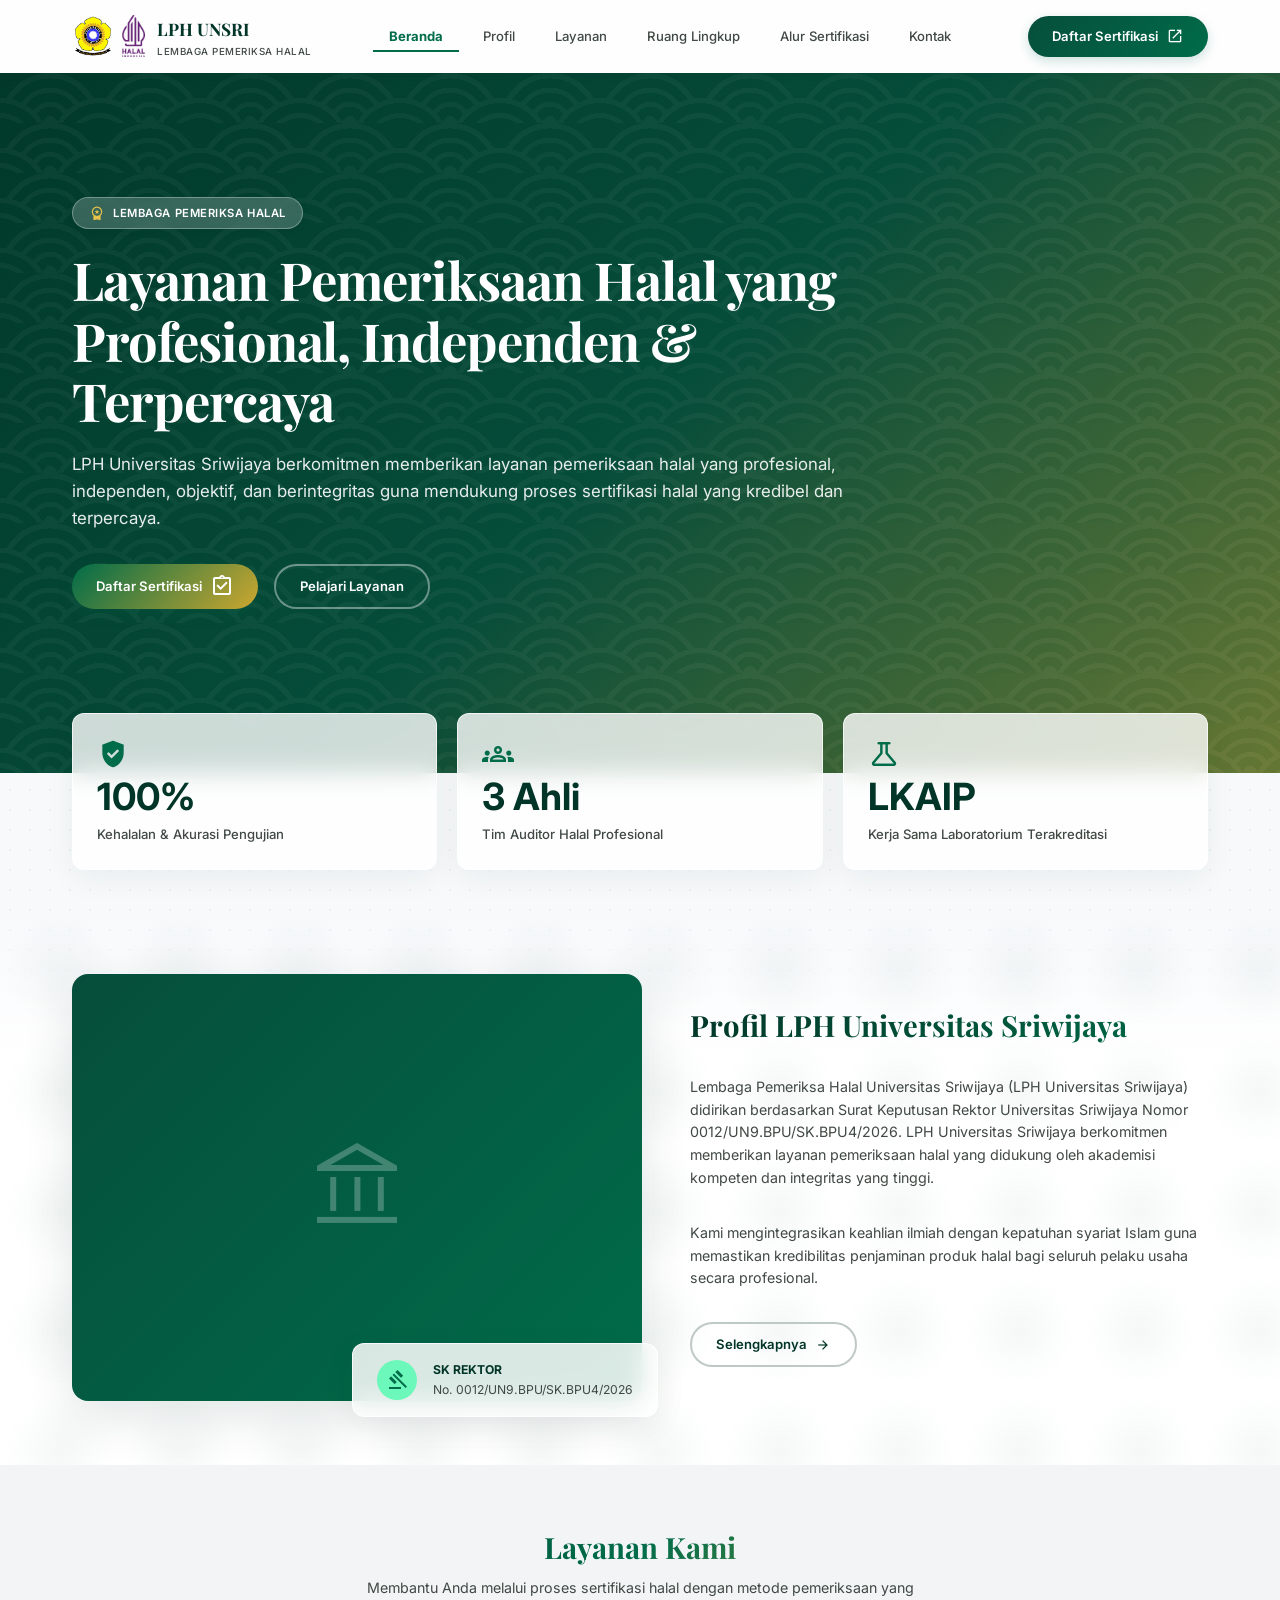
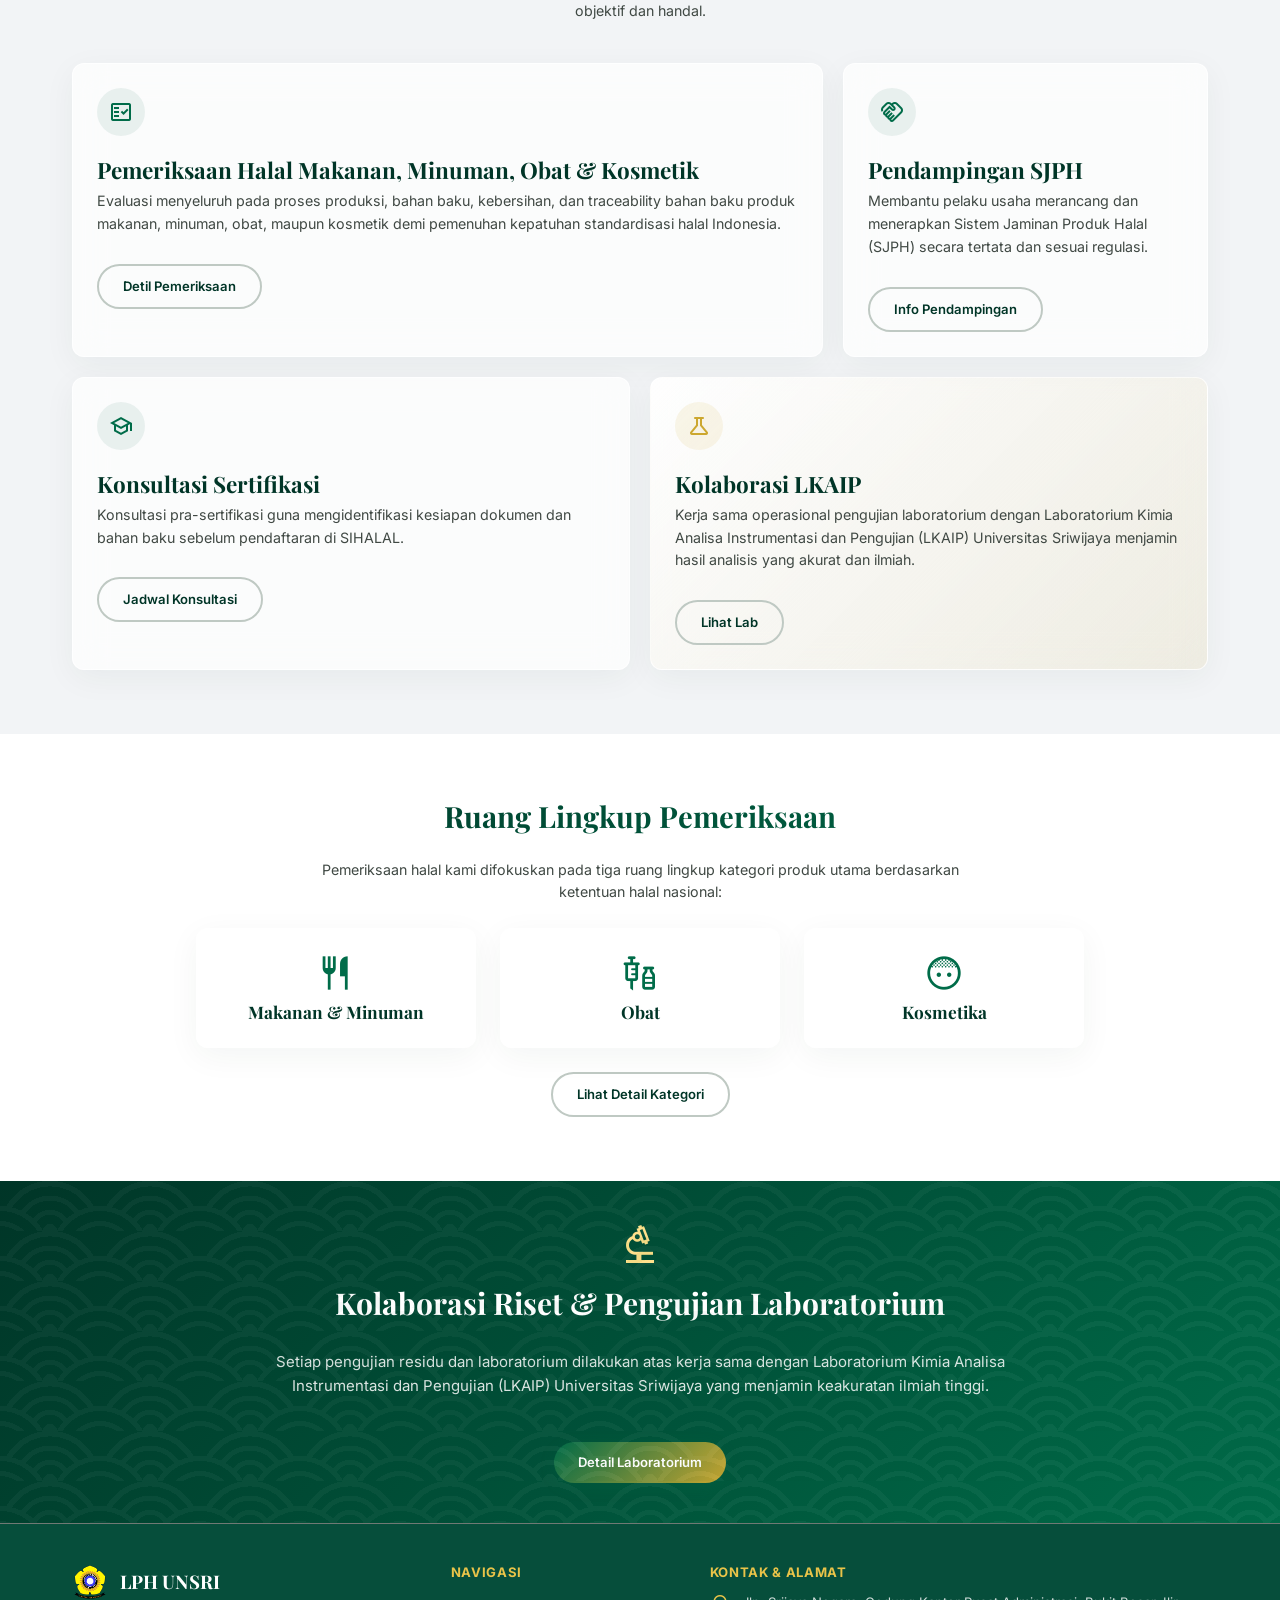
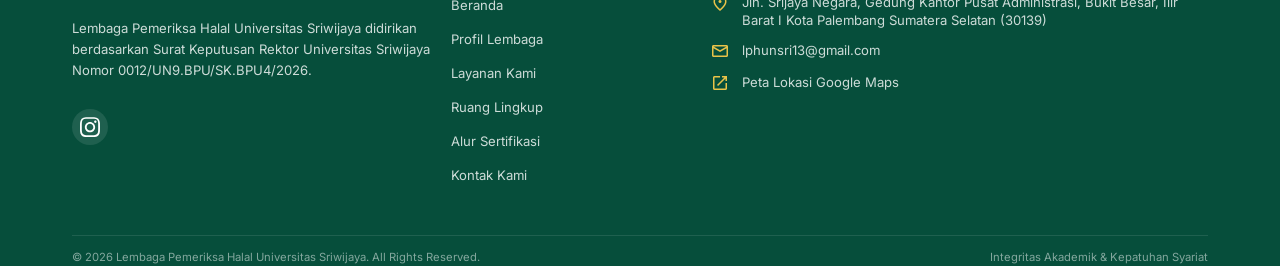
==== commit f87efc5f: "feat: integrate alur.png infographic side-by-side with timeline and add .gitignore" ====
--- a/index.html
+++ b/index.html
@@ -58,24 +58,24 @@
                 <span class="material-symbols-outlined" style="font-size: 28px;">menu</span>
             </button>
         </div>
-        
-        <!-- Mobile Navigation Drawer -->
-        <div class="mobile-drawer" id="mobileDrawer">
-            <ul class="mobile-nav-list">
-                <li><a href="index.html" class="mobile-nav-link">Beranda</a></li>
-                <li><a href="profil.html" class="mobile-nav-link">Profil</a></li>
-                <li><a href="layanan.html" class="mobile-nav-link">Layanan</a></li>
-                <li><a href="ruang-lingkup.html" class="mobile-nav-link">Ruang Lingkup</a></li>
-                <li><a href="alur-sertifikasi.html" class="mobile-nav-link">Alur Sertifikasi</a></li>
-                <li><a href="kontak.html" class="mobile-nav-link">Kontak</a></li>
-                <li style="margin-top: 16px;">
-                    <a href="https://ptsp.halal.go.id" target="_blank" rel="noopener" class="btn btn-primary" style="display: flex; width: 100%; justify-content: center;" id="mobileCtaBtn">
-                        Daftar Sertifikasi
-                    </a>
-                </li>
-            </ul>
-        </div>
     </header>
+
+    <!-- Mobile Navigation Drawer -->
+    <div class="mobile-drawer" id="mobileDrawer">
+        <ul class="mobile-nav-list">
+            <li><a href="index.html" class="mobile-nav-link">Beranda</a></li>
+            <li><a href="profil.html" class="mobile-nav-link">Profil</a></li>
+            <li><a href="layanan.html" class="mobile-nav-link">Layanan</a></li>
+            <li><a href="ruang-lingkup.html" class="mobile-nav-link">Ruang Lingkup</a></li>
+            <li><a href="alur-sertifikasi.html" class="mobile-nav-link">Alur Sertifikasi</a></li>
+            <li><a href="kontak.html" class="mobile-nav-link">Kontak</a></li>
+            <li style="margin-top: 16px;">
+                <a href="https://ptsp.halal.go.id" target="_blank" rel="noopener" class="btn btn-primary" style="display: flex; width: 100%; justify-content: center;" id="mobileCtaBtn">
+                    Daftar Sertifikasi
+                </a>
+            </li>
+        </ul>
+    </div>
 
     <main>
         <!-- Hero Section -->
@@ -90,11 +90,11 @@
                 <div class="hero-home-content scroll-reveal active">
                     <div class="hero-badge">
                         <span class="material-symbols-outlined" style="font-variation-settings: 'FILL' 1;">workspace_premium</span>
-                        Lembaga Pemeriksa Halal Resmi
-                    </div>
-                    <h1 class="font-headline-xl">Menuju Ekosistem Halal yang Terpercaya &amp; Profesional</h1>
+                        Lembaga Pemeriksa Halal
+                    </div>
+                    <h1 class="font-headline-xl">Layanan Pemeriksaan Halal yang Profesional, Independen &amp; Terpercaya</h1>
                     <p class="font-body-lg">
-                        LPH Universitas Sriwijaya berkomitmen memberikan layanan pemeriksaan halal yang profesional, independen, objektif, dan berintegritas tinggi untuk mendukung kelancaran sertifikasi produk Anda.
+                        LPH Universitas Sriwijaya berkomitmen memberikan layanan pemeriksaan halal yang profesional, independen, objektif, dan berintegritas guna mendukung proses sertifikasi halal yang kredibel dan terpercaya.
                     </p>
                     <div class="hero-buttons">
                         <a href="https://ptsp.halal.go.id" target="_blank" rel="noopener" class="btn btn-gold" id="heroBtnRegister">
--- a/css/variables.css
+++ b/css/variables.css
@@ -52,6 +52,7 @@
     --radius-sm: 4px;
     --radius-default: 8px;
     --radius-md: 12px;
+    --radius-lg: 16px;
     --radius-xl: 16px;
     --radius-xxl: 24px;
     --radius-full: 9999px;
--- a/css/base.css
+++ b/css/base.css
@@ -9,6 +9,7 @@
     scroll-behavior: smooth;
     font-size: 15px;
     height: 100%;
+    overflow-x: hidden;
 }
 
 body {
@@ -22,6 +23,7 @@
     min-height: 100%;
     display: flex;
     flex-direction: column;
+    overflow-x: hidden;
 }
 
 main {
--- a/css/components.css
+++ b/css/components.css
@@ -126,18 +126,20 @@
 .mobile-drawer {
     position: fixed;
     top: 72px;
-    right: -100%;
+    right: -300px;
     width: 280px;
     height: calc(100vh - 72px);
     background-color: var(--color-surface);
     box-shadow: -4px 0 20px rgba(0, 0, 0, 0.1);
     z-index: 99;
     padding: var(--space-lg);
-    transition: right var(--transition-normal);
+    transition: right var(--transition-normal), visibility var(--transition-normal);
+    visibility: hidden;
 }
 
 .mobile-drawer.open {
     right: 0;
+    visibility: visible;
 }
 
 .mobile-nav-list {
--- a/css/pages.css
+++ b/css/pages.css
@@ -300,289 +300,376 @@
     margin-right: auto;
 }
 
-.profil-quote {
-    font-size: 1.15rem;
-    font-style: italic;
-    color: var(--color-secondary);
-    border-left: 4px solid var(--color-tertiary-container);
-    padding-left: 20px;
-    margin: 24px 0;
-    line-height: 1.5;
-}
-
-/* Legal Document Mini Card in Profil Page */
-.legal-doc-card {
-    background: rgba(255, 255, 255, 0.45);
-    backdrop-filter: blur(12px);
-    -webkit-backdrop-filter: blur(12px);
-    border: 1px solid rgba(0, 108, 73, 0.15);
-    border-radius: var(--radius-md);
-    padding: var(--space-md) var(--space-lg);
-    margin: var(--space-lg) 0;
-    display: flex;
-    align-items: center;
-    gap: var(--space-md);
-    transition: all var(--transition-normal);
-    box-shadow: 0 4px 20px rgba(0, 53, 39, 0.03);
+/* Sleek Profile Layout CSS */
+.sleek-profile-container {
+    max-width: var(--container-max-width);
+    margin-left: auto;
+    margin-right: auto;
+}
+
+.sleek-grid {
+    display: grid;
+    grid-template-columns: 1fr;
+    gap: 48px;
+    align-items: center;
+}
+
+@media (min-width: 992px) {
+    .sleek-grid-3-2 {
+        grid-template-columns: 3.2fr 1.8fr;
+    }
+    .sleek-grid-1-1 {
+        grid-template-columns: 1fr 1fr;
+    }
+}
+
+.sleek-heading {
+    font-size: 1.85rem;
+    font-weight: 700;
+    color: var(--color-primary);
+    margin-bottom: var(--space-md);
     position: relative;
-    overflow: hidden;
-}
-
-.legal-doc-card::before {
+    display: inline-block;
+}
+
+.sleek-heading::after {
     content: '';
     position: absolute;
-    top: 0;
+    bottom: -8px;
     left: 0;
-    width: 4px;
-    height: 100%;
-    background: linear-gradient(to bottom, var(--color-secondary), var(--color-tertiary-container));
-}
-
-.legal-doc-card:hover {
-    transform: translateY(-3px);
-    border-color: var(--color-secondary);
-    background: rgba(255, 255, 255, 0.7);
-    box-shadow: 0 8px 30px rgba(0, 53, 39, 0.08);
-}
-
-.legal-doc-badge {
-    width: 48px;
-    height: 48px;
+    width: 40px;
+    height: 3px;
+    background-color: var(--color-secondary);
+    border-radius: var(--radius-full);
+}
+
+.text-center .sleek-heading::after {
+    left: 50%;
+    transform: translateX(-50%);
+}
+
+.sleek-legal-panel {
+    background-color: var(--color-surface-container-low);
+    border: 1px solid var(--color-outline-variant);
+    border-radius: var(--radius-lg);
+    padding: 32px;
+    display: flex;
+    flex-direction: column;
+    gap: 20px;
+    box-shadow: 0 4px 20px rgba(0, 53, 39, 0.02);
+}
+
+.sleek-legal-tag {
+    display: inline-flex;
+    align-items: center;
+    gap: 8px;
+    font-size: 0.6875rem;
+    font-weight: 700;
+    color: var(--color-secondary);
+    text-transform: uppercase;
+    letter-spacing: 0.08em;
+}
+
+.sleek-legal-tag .material-symbols-outlined {
+    font-size: 16px;
+}
+
+.sleek-legal-title {
+    font-size: 1.15rem;
+    font-weight: 700;
+    color: var(--color-primary);
+    line-height: 1.35;
+}
+
+.sleek-legal-number {
+    font-size: 0.875rem;
+    color: var(--color-on-surface-variant);
+    background-color: rgba(0, 108, 73, 0.06);
+    padding: 10px 14px;
     border-radius: var(--radius-default);
-    background: linear-gradient(135deg, rgba(6, 78, 59, 0.1) 0%, rgba(0, 108, 73, 0.05) 100%);
+    font-weight: 600;
+    font-family: var(--font-body);
+}
+
+.sleek-address-block {
+    display: flex;
+    gap: 12px;
+    font-size: 0.8125rem;
+    color: var(--color-on-surface-variant);
+    line-height: 1.5;
+    border-top: 1px solid var(--color-outline-variant);
+    padding-top: 16px;
+}
+
+.sleek-address-block .material-symbols-outlined {
+    color: var(--color-secondary);
+    font-size: 18px;
+    flex-shrink: 0;
+}
+
+.sleek-blockquote {
+    font-size: 1.15rem;
+    font-weight: 500;
+    line-height: 1.6;
+    color: var(--color-primary);
+    border-left: 3px solid var(--color-secondary);
+    padding-left: 20px;
+    margin: 28px 0;
+    font-family: var(--font-body);
+    font-style: italic;
+    text-align: left;
+}
+
+/* Sleek Pillars Grid */
+.sleek-pillars-grid {
+    display: flex;
+    flex-direction: column;
+    gap: 20px;
+    margin-top: 8px;
+}
+
+.sleek-pillar-item {
+    display: flex;
+    align-items: flex-start;
+    gap: 16px;
+}
+
+.sleek-pillar-icon {
+    width: 42px;
+    height: 42px;
+    border-radius: var(--radius-default);
+    background-color: rgba(0, 108, 73, 0.08);
     color: var(--color-secondary);
     display: flex;
     align-items: center;
     justify-content: center;
     flex-shrink: 0;
-    border: 1px solid rgba(6, 78, 59, 0.15);
-    transition: transform var(--transition-normal);
-}
-
-.legal-doc-card:hover .legal-doc-badge {
-    transform: rotate(6deg) scale(1.08);
-}
-
-.legal-doc-badge .material-symbols-outlined {
-    font-size: 24px;
-}
-
-.legal-doc-info {
-    display: flex;
-    flex-direction: column;
-    gap: 2px;
-}
-
-.legal-doc-type {
-    font-size: 0.75rem;
-    font-weight: 600;
-    text-transform: uppercase;
-    letter-spacing: 0.05em;
-    color: var(--color-tertiary);
-}
-
-.legal-doc-title {
+    border: 1px solid rgba(0, 108, 73, 0.15);
+}
+
+.sleek-pillar-icon .material-symbols-outlined {
+    font-size: 22px;
+}
+
+.sleek-pillar-content h4 {
     font-size: 0.95rem;
     font-weight: 700;
     color: var(--color-primary);
-    line-height: 1.3;
-    margin: 0;
-}
-
-.legal-doc-number {
-    font-size: 0.875rem;
+    margin-bottom: 4px;
+}
+
+.sleek-pillar-content p {
+    font-size: 0.8125rem;
     color: var(--color-on-surface-variant);
-    font-family: var(--font-body);
-}
-.profil-cards-grid {
+    line-height: 1.45;
+    margin-bottom: 0;
+}
+
+/* Hierarchy Step-list */
+.sleek-hierarchy-list {
+    list-style: none;
+    display: flex;
+    flex-direction: column;
+    gap: 24px;
+    position: relative;
+    padding-left: 0;
+}
+
+.sleek-hierarchy-item {
+    display: flex;
+    gap: 16px;
+    position: relative;
+    padding-bottom: 8px;
+}
+
+.sleek-hierarchy-item::before {
+    content: '';
+    position: absolute;
+    top: 30px;
+    bottom: -20px;
+    left: 14px;
+    width: 2px;
+    background: linear-gradient(to bottom, 
+        rgba(0, 108, 73, 0.15) 0%, 
+        rgba(0, 108, 73, 0.15) 25%, 
+        var(--color-secondary) 50%, 
+        rgba(0, 108, 73, 0.15) 75%, 
+        rgba(0, 108, 73, 0.15) 100%
+    );
+    background-size: 100% 200px;
+    animation: sleek-flow 2.4s linear infinite;
+    z-index: 1;
+}
+
+.sleek-hierarchy-item:last-child::before {
+    display: none;
+}
+
+.sleek-hierarchy-item:nth-child(1)::before {
+    animation-delay: 0s;
+}
+
+.sleek-hierarchy-item:nth-child(2)::before {
+    animation-delay: -1.6s;
+}
+
+.sleek-hierarchy-item:nth-child(3)::before {
+    animation-delay: -0.8s;
+}
+
+@keyframes sleek-flow {
+    0% {
+        background-position: 0 0;
+    }
+    100% {
+        background-position: 0 200px;
+    }
+}
+
+.sleek-hierarchy-number {
+    width: 30px;
+    height: 30px;
+    border-radius: var(--radius-full);
+    background-color: rgba(0, 108, 73, 0.08);
+    color: var(--color-secondary);
+    display: flex;
+    align-items: center;
+    justify-content: center;
+    font-weight: 700;
+    font-size: 0.8125rem;
+    flex-shrink: 0;
+    border: 1px solid rgba(0, 108, 73, 0.15);
+    position: relative;
+    z-index: 2;
+}
+
+.sleek-hierarchy-text h4 {
+    font-size: 0.95rem;
+    font-weight: 700;
+    color: var(--color-primary);
+    margin-bottom: 4px;
+}
+
+.sleek-hierarchy-text p {
+    font-size: 0.8125rem;
+    color: var(--color-on-surface-variant);
+    line-height: 1.45;
+    margin-bottom: 0;
+}
+
+/* Org Chart Display */
+.sleek-org-chart-wrapper {
+    background: var(--color-surface);
+    border: 1px solid var(--color-outline-variant);
+    border-radius: var(--radius-lg);
+    padding: 16px;
+    box-shadow: 0 4px 20px rgba(0, 53, 39, 0.03);
+}
+
+.sleek-org-chart-img {
+    border-radius: var(--radius-md);
+    width: 100%;
+    height: auto;
+    display: block;
+}
+
+/* Auditor Grid & Minimal Card */
+.sleek-auditor-grid {
     display: grid;
     grid-template-columns: 1fr;
     gap: var(--gutter);
-    max-width: var(--container-max-width);
-    margin-left: auto;
-    margin-right: auto;
-    margin-top: var(--space-md);
-}
-
-@media (min-width: 992px) {
-    .profil-cards-grid {
-        grid-template-columns: repeat(2, 1fr);
-    }
-}
-
-.profil-card {
-    height: 100%;
-    display: flex;
-    flex-direction: column;
-    padding: var(--space-xl) !important;
-}
-
-.profil-card h2 {
-    margin-top: 0 !important;
-    margin-bottom: var(--space-md);
-}
-
-.card-icon-badge {
-    width: 56px;
-    height: 56px;
-    border-radius: var(--radius-md);
-    background: linear-gradient(135deg, rgba(6, 78, 59, 0.1) 0%, rgba(0, 108, 73, 0.05) 100%);
-    display: flex;
-    align-items: center;
-    justify-content: center;
-    color: var(--color-secondary);
-    margin-bottom: var(--space-md);
-    border: 1px solid rgba(6, 78, 59, 0.15);
-}
-
-.card-icon-badge .material-symbols-outlined {
-    font-size: 28px;
-    font-variation-settings: 'FILL' 0, 'wght' 600;
-}
-.hierarchy-timeline {
-    position: relative;
-    padding-left: 28px;
-    margin-top: var(--space-md);
-}
-
-.hierarchy-item {
-    position: relative;
-    padding-bottom: var(--space-md);
-}
-
-.hierarchy-item::before {
-    content: '';
-    position: absolute;
-    top: 20px;
-    bottom: -6px;
-    left: -21px;
-    width: 2px;
-    background-color: var(--color-secondary);
-    opacity: 0.35;
-    z-index: 1;
-}
-
-.hierarchy-item:last-child::before {
-    display: none;
-}
-
-.hierarchy-item:last-child {
-    padding-bottom: 0;
-}
-
-.hierarchy-marker {
-    position: absolute;
-    top: 4px;
-    left: -28px;
-    width: 16px;
-    height: 16px;
-    border-radius: var(--radius-full);
-    background-color: var(--color-surface);
-    border: 2px solid var(--color-secondary);
-    z-index: 2;
-    transition: background-color var(--transition-fast), border-color var(--transition-fast);
-}
-
-.hierarchy-item:hover .hierarchy-marker {
-    background-color: var(--color-secondary);
-}
-
-.hierarchy-content {
-    display: flex;
-    flex-direction: column;
-    gap: 4px;
-}
-
-.hierarchy-title {
-    font-size: 0.9375rem;
-    font-weight: 700;
-    color: var(--color-primary);
-    margin-bottom: 0 !important;
-}
-
-.hierarchy-desc {
-    font-size: 0.8125rem;
-    color: var(--color-on-surface-variant);
-    line-height: 1.45;
-    margin-bottom: 0 !important;
-}
-
-/* Page-specific: Sleek and readable left-aligned text in Profil Page */
-.page-profil main p,
-.page-profil main .profil-quote,
-.page-profil main .hierarchy-desc {
-    text-align: left;
-}
-
-.auditor-grid {
-    display: grid;
-    grid-template-columns: 1fr;
-    gap: var(--gutter);
-    margin-top: var(--space-lg);
 }
 
 @media (min-width: 768px) {
-    .auditor-grid {
+    .sleek-auditor-grid {
         grid-template-columns: repeat(3, 1fr);
     }
 }
 
-.auditor-card {
+.sleek-auditor-card {
+    background: var(--color-surface);
+    border: 1px solid var(--color-outline-variant);
+    border-radius: var(--radius-lg);
+    padding: 40px 24px;
     text-align: center;
-}
-
-.auditor-photo-wrapper {
-    width: 160px;
-    height: 160px;
+    transition: transform var(--transition-normal), border-color var(--transition-normal), box-shadow var(--transition-normal);
+}
+
+.sleek-auditor-card:hover {
+    transform: translateY(-4px);
+    border-color: var(--color-secondary);
+    box-shadow: 0 12px 30px rgba(0, 53, 39, 0.05);
+}
+
+.sleek-auditor-avatar {
+    width: 130px;
+    height: 130px;
     border-radius: var(--radius-full);
     overflow: hidden;
-    margin: 0 auto 16px auto;
-    border: 4px solid white;
-    box-shadow: var(--shadow-md);
-    transition: transform var(--transition-normal);
-}
-
-.auditor-card:hover .auditor-photo-wrapper {
-    transform: scale(1.05);
-}
-
-.auditor-photo-wrapper img {
+    margin: 0 auto 20px auto;
+    border: 3px solid rgba(0, 108, 73, 0.08);
+    transition: border-color var(--transition-normal);
+}
+
+.sleek-auditor-card:hover .sleek-auditor-avatar {
+    border-color: var(--color-secondary);
+}
+
+.sleek-auditor-avatar img {
     width: 100%;
     height: 100%;
     object-fit: cover;
-    object-position: center;
-}
-
-.auditor-name {
-    font-size: 1.125rem;
+}
+
+.sleek-auditor-name {
+    font-size: 1.05rem;
     font-weight: 700;
     color: var(--color-primary);
-    margin-bottom: 4px;
-}
-
-.auditor-title {
-    font-size: 0.8125rem;
+    margin-bottom: 6px;
+}
+
+.sleek-auditor-role {
+    font-size: 0.75rem;
     font-weight: 600;
     color: var(--color-tertiary);
     text-transform: uppercase;
-    letter-spacing: 0.05em;
-}
-
-/* Org Chart visual display */
-.org-chart-wrapper {
-    display: flex;
-    flex-direction: column;
-    align-items: center;
-    margin: 40px auto 0 auto;
-    max-width: 900px;
-}
-
-.org-chart-img {
-    border-radius: var(--radius-md);
-    box-shadow: var(--shadow-sm);
+    letter-spacing: 0.08em;
+}
+
+/* Lab Collab Sleek Panel */
+.sleek-lab-panel {
+    background-color: var(--color-surface);
     border: 1px solid var(--color-outline-variant);
-    max-width: 100%;
-    height: auto;
+    border-radius: var(--radius-lg);
+    padding: 40px;
+    box-shadow: 0 4px 20px rgba(0, 53, 39, 0.02);
+}
+
+.sleek-lab-badge {
+    background: linear-gradient(135deg, var(--color-primary) 0%, var(--color-secondary) 100%);
+    color: white;
+    border-radius: var(--radius-lg);
+    padding: 48px 24px;
+    display: flex;
+    flex-direction: column;
+    align-items: center;
+    justify-content: center;
+    gap: 16px;
+    box-shadow: var(--shadow-md);
+    text-align: center;
+}
+
+.sleek-lab-badge .material-symbols-outlined {
+    font-size: 64px;
+    color: rgba(255, 255, 255, 0.9);
+}
+
+.sleek-lab-badge h4 {
+    color: white;
+    font-size: 1.25rem;
+    font-weight: 700;
+    margin: 0;
+    letter-spacing: 0.02em;
 }
 
 /* ==========================================================================
@@ -642,12 +729,49 @@
 /* ==========================================================================
    Page: Alur Sertifikasi (Timeline/Timeline Horizontal/Infographics)
    ========================================================================== */
-.alur-infographic-wrapper {
-    display: flex;
-    flex-direction: column;
-    align-items: center;
-    margin: 0 auto var(--space-lg) auto;
-    max-width: 800px;
+/* Side-by-Side Alur Grid (Image column wider than timeline) */
+.alur-grid {
+    display: grid;
+    grid-template-columns: 1fr;
+    gap: 40px;
+    align-items: start;
+    max-width: var(--container-max);
+    margin: 0 auto;
+}
+
+.alur-visual {
+    width: 100%;
+}
+
+.visual-sticky-card {
+    background: var(--color-surface);
+    border: 1px solid var(--color-outline-variant);
+    border-radius: var(--radius-lg);
+    padding: var(--space-lg);
+    box-shadow: var(--shadow-md);
+    display: flex;
+    flex-direction: column;
+    gap: 16px;
+    transition: box-shadow var(--transition-normal);
+}
+
+.visual-sticky-card:hover {
+    box-shadow: var(--shadow-lg);
+}
+
+.visual-card-title {
+    font-size: 1.25rem;
+    color: var(--color-primary);
+    font-weight: 700;
+    margin-top: 0;
+    margin-bottom: 4px;
+}
+
+.visual-card-desc {
+    font-size: 0.875rem;
+    color: var(--color-on-surface-variant);
+    margin: 0;
+    line-height: 1.5;
 }
 
 .alur-img {
@@ -655,6 +779,33 @@
     box-shadow: var(--shadow-sm);
     border: 1px solid var(--color-outline-variant);
     max-width: 100%;
+    height: auto;
+    display: block;
+    transition: transform var(--transition-normal);
+}
+
+.zoomable-image-wrapper:hover .alur-img {
+    transform: scale(1.02);
+}
+
+.visual-download-btn {
+    width: 100%;
+    margin-top: 8px;
+}
+
+@media (min-width: 992px) {
+    .alur-grid {
+        /* Image column (left) is wider than timeline column (right) */
+        grid-template-columns: 7fr 5fr;
+    }
+    .alur-visual {
+        position: sticky;
+        top: 96px; /* Stick below nav bar */
+        z-index: 10;
+    }
+    .alur-timeline-container .timeline-flow {
+        max-width: 100%;
+    }
 }
 
 .timeline-accessible-title {
